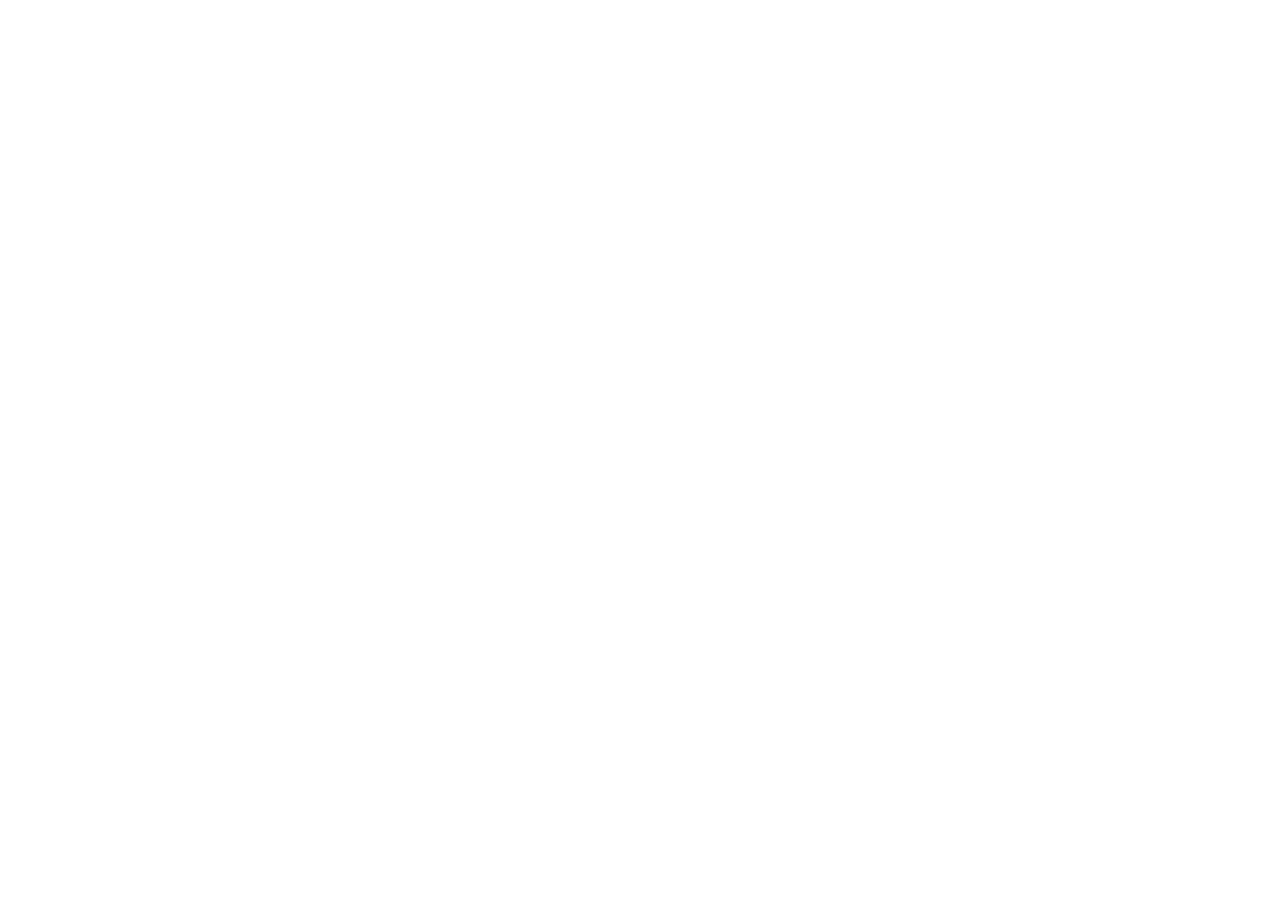
==== index.html @ 04718714 "first commit" ====
<!DOCTYPE html>
<html lang="en">
  <head>
    <meta charset="UTF-8" />
    <meta name="viewport" content="width=device-width, initial-scale=1.0" />
    <title>ticket station</title>
  </head>
  <body></body>
</html>
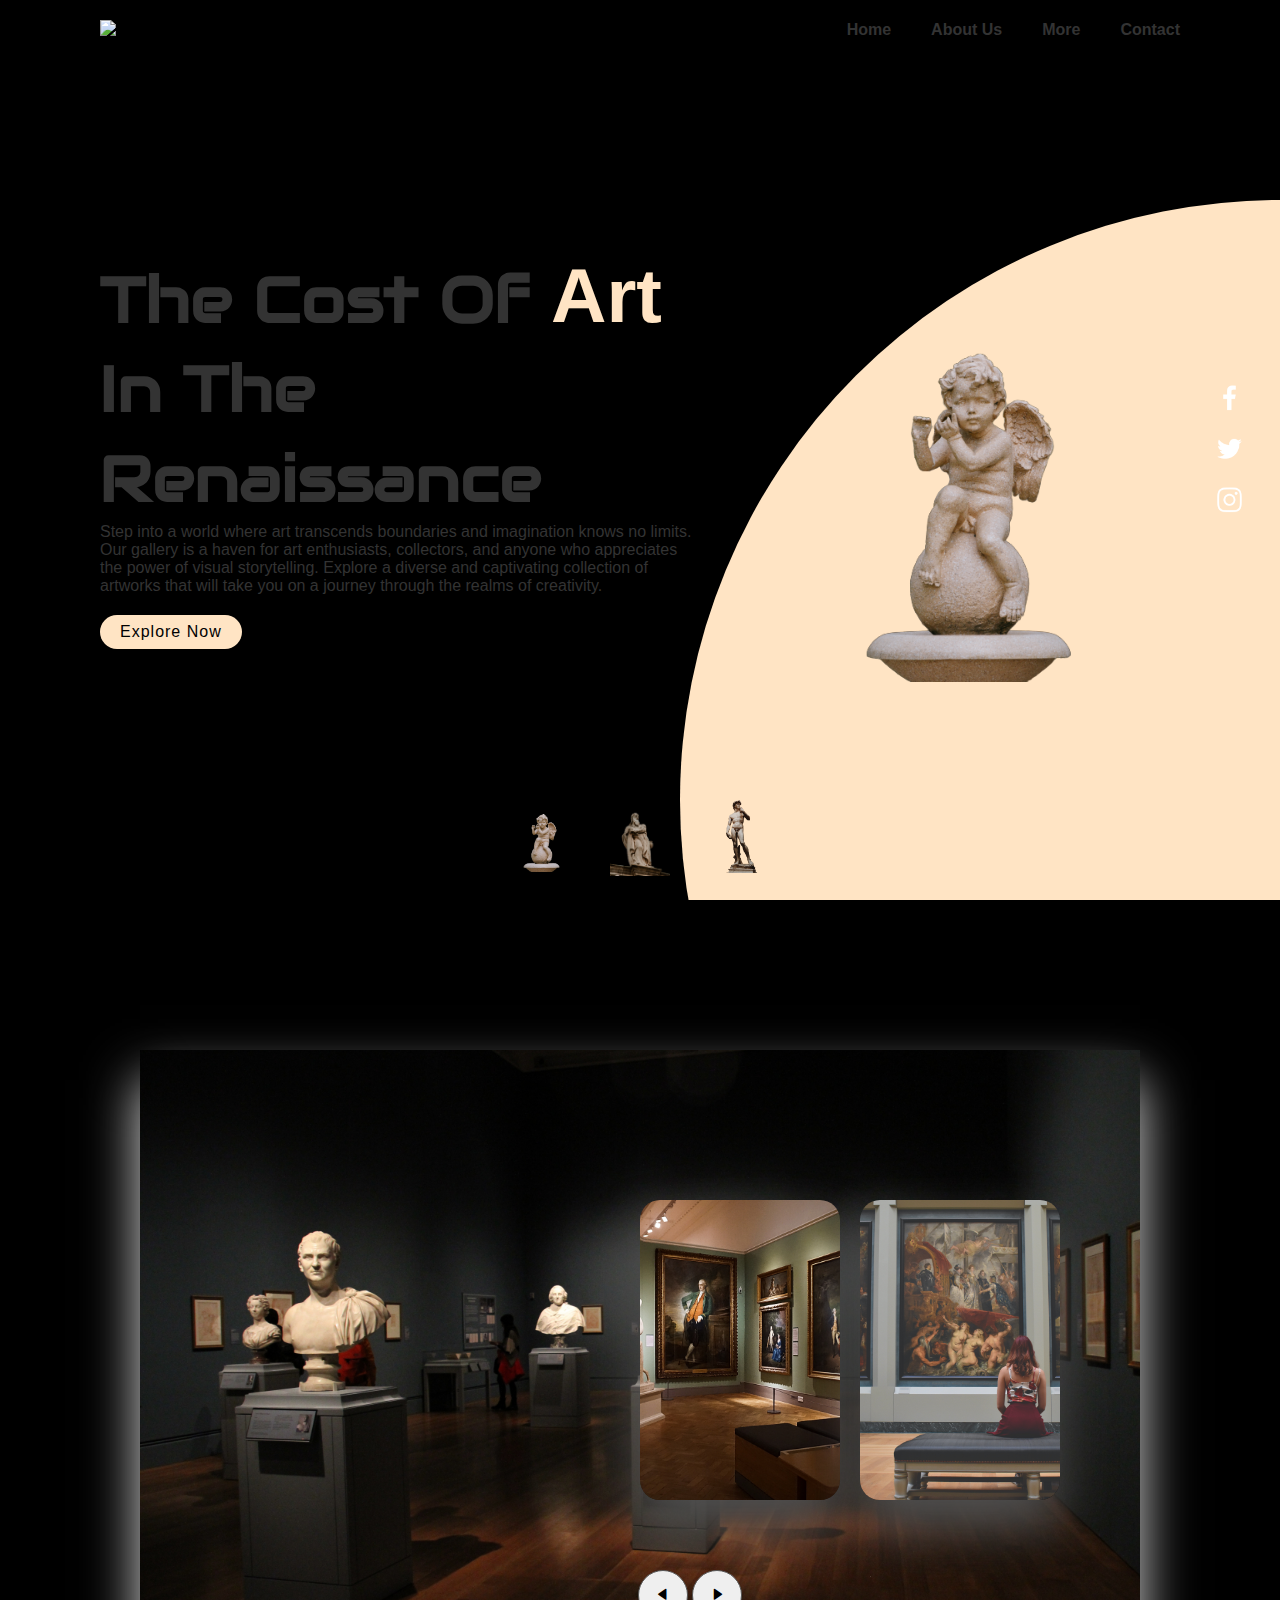
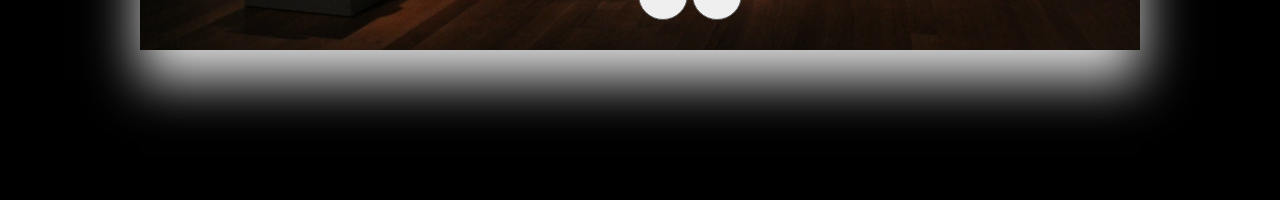
==== commit d5764dbf: "Add files via upload" ====
--- a/index.html
+++ b/index.html
@@ -1,9 +1,118 @@
-<!DOCTYPE html>
-<html lang="en">
-  <head>
-    <meta charset="UTF-8" />
-    <meta name="viewport" content="width=device-width, initial-scale=1.0" />
-    <title>ticket station</title>
-  </head>
-  <body></body>
-</html>
+<!DOCTYPE html>
+<html lang="en">
+<head>
+    <meta charset="UTF-8">
+    <meta name="viewport" content="width=device-width, initial-scale=1.0">
+    <title>Art Gallery</title>
+    <link rel="stylesheet" href="style.css">
+    <link href='https://unpkg.com/boxicons@2.1.4/css/boxicons.min.css' rel='stylesheet'>
+</head>
+<body>
+    <section>
+        <!--        Header-->
+        <div class="circle"></div>
+        <header>
+            <a href="#"><img src="https://th.bing.com/th/id/R.b746fec1ff58214ea7c6e5b9c426a965?rik=PFKgGuGxnHSPRQ&pid=ImgRaw&r=0" class="logo" /></a>
+            <div class="toggle" onclick="toggleMenu()"></div>
+            <ul class="navigation">
+                <li><a href="#">Home</a></li>
+                <li><a href="#">About Us</a></li>
+                <li><a href="#">More</a></li>
+                <li><a href="#">Contact</a></li>
+            </ul>
+        </header>
+    <!--        Header End-->
+    <!--        Hero Section-->
+        <div class="content">
+            <button onclick="topFunction()" id="myBtn" title="Click to go to the Top">Top</button>
+            <div class="textBox">
+                <h2>The Cost Of <span id="output">Art</span> In The Renaissance</h2>
+                <p>Step into a world where art transcends boundaries and imagination knows no limits.
+                     Our gallery is a haven for art enthusiasts, collectors,
+                      and anyone who appreciates the power of visual storytelling. 
+                    Explore a diverse and captivating collection of artworks that
+                     will take you on a journey through the realms of creativity.
+                </p>
+                <a href="#" id="learnmore">Explore Now</a>
+            </div>
+    
+            <div class="imgBox">
+                <img src="image/art1.png"
+                    alt="" class="starbucks">
+            </div>
+        </div>
+    
+        <ul class="thumbnails">
+            <li>
+                <img id="changeGreen" src="image/art1.png" onclick="imageSlider('image/art1.png');
+                            changeCircleColor('rgb(255, 228, 196)')
+                            changeSpanColor('rgb(255, 228, 196)')">
+            </li>
+            <li>
+                <img id="changePink1" src="image/art2.png" onclick="imageSlider('image/art2.png');
+                            changeCircleColor('rgb(114, 102, 88)')
+                            changeSpanColor('rgb(114, 102, 88)')">
+            </li>
+            <li>
+                <img id="changePink2" src="image/art3.png" onclick="imageSlider('image/art3.png');
+                            changeCircleColor('rgb(102, 101, 101)')
+                            changeSpanColor('rgb(102, 101, 101)')">
+            </li>
+        </ul>
+    
+        <ul class="social" id="social">
+            <li><a href="#" target="_blank"><img
+                        src="image/facebook.png"></a></li>
+            <li><a href="#" target="_blank"><img
+                        src="image/twitter.png"></a></li>
+            <li><a href="#" target="_blank"><img
+                        src="image/instagram.png"></a></li>
+        </ul>
+    </section>
+    <!--        Hero Section End-->
+    <!--        About Us-->
+    <section>
+    <div class="container">
+        <div id="slide">
+            <div class="item" style="background-image: url(image/gallery1.jpg);">
+                <div class="content2">
+                    <div class="name">Evoke Emotions</div>
+                    <div class="des">Art has the incredible ability to stir emotions,
+                         provoke thought, and inspire change.</div>
+                </div>
+            </div>
+            <div class="item" style="background-image: url(image/gallery2.jpg);">
+                <div class="content2">
+                    <div class="name">Discover the Unseen</div>
+                    <div class="des">Our artists, each a visionary in their own right, 
+                        bring their unique perspectives to life on canvas, paper, 
+                        and various media.</div>
+                </div>
+            </div>
+            <div class="item" style="background-image: url(image/gallery3.jpg);">
+                <div class="content2">
+                    <div class="name">Engage Your Senses</div>
+                    <div class="des">Art is more than just visual; it's an experience. 
+                        Immerse yourself in the world of art with our interactive 
+                        installations and multimedia exhibits. </div>
+                </div>
+            </div>
+            <div class="item" style="background-image: url(image/gallery4.jpg);">
+                <div class="content2">
+                    <div class="name">Visit Us Today</div>
+                    <div class="des"> Whether you're a seasoned art 
+                        aficionado or a newcomer to the art scene, 
+                        the Gallery of Creative Visionaries welcomes you with open arms.</div>
+                </div>
+            </div>
+        </div>
+        <div class="buttons">
+            <button id="prev"><i class='bx bxs-left-arrow bx-fade-left' ></i></button>
+            <button id="next"><i class='bx bxs-right-arrow bx-fade-right' ></i></button>
+        </div>
+    </div>
+</section>
+    <!--        About Us End-->
+    <script src="app.js"></script>
+</body>
+</html>--- a/style.css
+++ b/style.css
@@ -0,0 +1,518 @@
+@import url('https://fonts.googleapis.com/css?family=Audiowide');
+
+* {
+    margin: 0;
+    padding: 0;
+    box-sizing: border-box;
+    font-family: 'Poppins', sans-serif;
+}
+body
+{
+  overflow-x: hidden;
+}
+section {
+    position: relative;
+    width: 100%;
+    min-height: 100vh;
+    padding: 100px;
+    display: flex;
+    align-items: center;
+    justify-content: space-between;
+    background: #000000;
+}
+
+.span2{
+    color: #333;
+    font-weight: 300; 
+    font-size: 10px;
+    text-indent: 0.5px;
+}
+
+header {
+    position: absolute;
+    top: 0;
+    left: 0;
+    width: 100%;
+    padding: 20px 100px;
+    display: flex;
+    align-items: center;
+    justify-content: space-between;
+}
+
+header .logo {
+    position: relative;
+    max-width: 80px;
+}
+
+header ul {
+    position: relative;
+    display: flex;
+}
+
+header ul li {
+    list-style: none;
+}
+
+header ul li a {
+    display: inline-block;
+    color: #333;
+    font-weight: 600;
+    margin-left: 40px;
+    text-decoration: none;
+}
+h2 {
+    font-family:  "Audiowide", sans-serif;
+}
+.content {
+    position: relative;
+    width: 100%;
+    display: flex;
+    align-items: center;
+    justify-content: space-between;
+}
+
+.content .textBox {
+    position: relative;
+    max-width: 600px;
+}
+
+.content .textBox h2 {
+    color: #333;
+    font-size: 4em;
+    line-height: 1.4em;
+    font-weight: 500px;
+}
+
+.content .textBox h2 span {
+    color: bisque;
+    font-size: 1.2em;
+    font-weight: 900;
+}
+
+.content .textBox p {
+    color: #333;
+}
+
+.content .textBox a {
+    display: inline-block;
+    margin-top: 20px;
+    padding: 8px 20px;
+    background: bisque;
+    color: #000000;
+    border-radius: 40px;
+    letter-spacing: 1px;
+    font-weight: 500;
+    text-decoration: none;
+}
+
+.learnmore:hover {
+    background: #989898;
+    color: bisque;
+    border: 2px solid bisque;
+    transition-duration: 0.6s;
+}
+
+.content .imgBox {
+    width: 600px;
+    display: flex;
+    justify-content: flex-end;
+    padding-right: 50px;
+    margin-top: 50px;
+}
+
+.content .imgBox img {
+    max-width: 340px;
+}
+
+.thumbnails {
+    position: absolute;
+    left: 50%;
+    bottom: 20px;
+    transform: translate(-50%);
+    display: flex;
+}
+
+.thumbnails li {
+    list-style: none;
+    display: inline-block;
+    margin: 0 20px;
+    cursor: pointer;
+    transition: 0.5s;
+}
+
+.thumbnails li:hover {
+    transform: translateY(-15px)
+}
+
+.thumbnails li img {
+    max-width: 60px;
+}
+
+.social {
+    position: absolute;
+    top: 50%;
+    right: 30px;
+    transform: translateY(-50%);
+    display: flex;
+    flex-direction: column;
+    align-items: center;
+    justify-content: center;
+}
+
+.social li {
+    list-style: none;
+}
+
+.social li a {
+    display: inline-block;
+    margin: 5px 0;
+    transform: scale(0.6);
+    filter: invert(1);
+}
+
+.circle {
+    position: absolute;
+    top: 0;
+    left: 0;
+    width: 100%;
+    height: 100%;
+    background: bisque;
+    clip-path: circle(600px at right 800px);
+}
+
+@media (max-width: 991px) {
+    header {
+        padding: 20px;
+    }
+
+    header .logo {
+        max-width: 60px;
+    }
+
+    header ul {
+        display: none;
+    }
+
+    .toggle {
+        position: relative;
+        width: 30px;
+        height: 30px;
+        cursor: pointer;
+        background: url('image/art2.png');
+        background-size: 30px;
+        background-position: center;
+        background-repeat: no-repeat;
+        filter: invert(1);
+        z-index: 11;
+    }
+
+    .toggle.active {
+        position: fixed;
+        right: 20px;
+        background: url('image/art1.png');
+        background-size: 25px;
+        background-position: center;
+        background-repeat: no-repeat;
+    }
+
+    header ul.navigation.active {
+        position: fixed;
+        top: 0;
+        left: 0;
+        width: 100%;
+        height: 100%;
+        display: flex;
+        flex-direction: column;
+        align-items: center;
+        justify-content: center;
+        background: #fff;
+        z-index: 10;
+    }
+
+    header ul li a {
+        font-size: 1.5em;
+        margin: 5px 0;
+    }
+
+    section {
+        padding: 20px 20px 120px;
+    }
+
+    .content {
+        flex-direction: column;
+        margin-top: 100px;
+    }
+
+    .content .textBox {
+        max-width: 100%;
+    }
+
+    .content .textBox h2 {
+        font-size: 2.5em;
+        margin-bottom: 15px;
+    }
+
+    .content .imgBox {
+        max-width: 100%;
+        justify-content: center;
+    }
+
+    .content .imgBox img {
+        max-width: 300px;
+    }
+
+    .thumbnails li img {
+        max-width: 40px;
+    }
+
+    .social {
+        background: rgb(255, 228, 196);
+        right: 0;
+        width: 50px;
+        border-top-left-radius: 5px;
+        border-bottom-left-radius: 5px;
+    }
+
+    .circle {
+        clip-path: circle(400px at center bottom);
+    }
+}
+
+/* The sticky class is added to the header with JS when it reaches its scroll position */
+.sticky {
+  position: fixed;
+  top: 0;
+  width: 100%
+}
+
+/* Add some top padding to the page content to prevent sudden quick movement (as the header gets a new position at the top of the page (position:fixed and top:0) */
+.sticky + .content {
+  padding-top: 100px;
+}
+.myclass { opacity: 0; position: absolute; }
+#myBtn {
+  display: none;
+  position: fixed;
+  bottom: 20px;
+  right: 20px;
+  z-index: 99;
+  font-size: 18px;
+  border: none;
+  outline: none;
+  background-color: rgb(160, 134, 103);
+  color: white;
+  cursor: pointer;
+  padding: 15px;
+  border-radius: 4px;
+}
+
+#myBtn:hover {
+  background-color: rgb(252, 212, 163);
+  transition-duration: 1s;
+}
+.menu{
+    background-color: black;
+}
+
+.container{
+    position: absolute;
+    left: 50%;
+    top: 50%;
+    transform: translate(-50%,-50%);
+    width: 1000px;
+    height: 600px;
+    padding: 50px;
+    background-color: #f5f5f5;
+    box-shadow: 0 30px 50px #dbdbdb;
+}
+#slide{
+    width:max-content;
+    margin-top: 60px;
+}
+.item{
+    width: 200px;
+    height: 300px;
+    background-position: 50% 50%;
+    display: inline-block;
+    transition: 0.5s;
+    background-size: cover;
+    position: absolute;
+    z-index: 1;
+    top:50%;
+    transform: translate(0,-50%);
+    border-radius: 20px;
+    box-shadow:  0 30px 50px #505050;
+}
+.item:nth-child(1),
+.item:nth-child(2){
+    left:0;
+    top:0;
+    transform: translate(0,0);
+    border-radius: 0;
+    width: 100%;
+    height: 100%;
+    box-shadow: none;
+}
+.item:nth-child(3){
+    left: 50%;
+}
+.item:nth-child(4){
+    left: calc(50% + 220px);
+}
+.item:nth-child(5){
+    left: calc(50% + 440px);
+}
+.item:nth-child(n+6){
+    left: calc(50% + 660px);
+    opacity: 0;
+}
+.item .content2{
+    position: absolute;
+    top: 50%;
+    left: 100px;
+    width: 300px;
+    text-align: left;
+    padding: 0;
+    color:#eee;
+    transform: translate(0,-50%);
+    display: none;
+    font-family: system-ui;
+}
+.item:nth-child(2) .content2{
+    display: block;
+    z-index: 11111;
+}
+.item .name{
+    font-size: 40px;
+    font-weight: bold;
+    opacity: 0;
+    animation:showcontent 1s ease-in-out 1 forwards
+}
+.item .des{
+    margin: 20px 0;
+    opacity: 0;
+    animation:showcontent 1s ease-in-out 0.3s 1 forwards
+}
+.item button{
+    padding: 10px 20px;
+    border:none;
+    opacity: 0;
+    animation:showcontent 1s ease-in-out 0.6s 1 forwards
+}
+@keyframes showcontent{
+    from{
+        opacity: 0;
+        transform: translate(0,100px);
+        filter: blur(33px);
+    }to{
+        opacity: 1;
+        transform: translate(0,0);
+        filter: blur(0);
+    }
+}
+.buttons{
+    position: absolute;
+    bottom: 30px;
+    z-index: 222222;
+    text-align: center;
+    width: 100%;
+}
+.buttons button{
+    width: 50px;
+    height: 50px;
+    border-radius: 50%;
+    border: 1px solid #555;
+    transition: 0.5s;
+}.buttons button:hover{
+    background-color: rgb(252, 212, 163);
+}
+
+@media only screen and (min-width: 320px) and (max-width: 767px) {
+    .container {
+        width: 320px;
+    }
+    .item {
+        width: 50px;
+        height: 100px;
+        border-radius: 10px;
+    }
+    .item:nth-child(3) {
+        left: 60%;
+    }
+    .item:nth-child(4) {
+        left: calc(60% + 90px);
+    }
+    .item:nth-child(5) {
+        left: calc(60% + 180px);
+    }
+    .item:nth-child(n+6) {
+        left: calc(60% + 270px);
+    }
+    .item .content2{
+        width: 100px;
+        transform: translate(-50%, -50%);
+    }
+    .item .name{
+        font-size: 20px;
+    }
+    .item .des {
+        font-size: 12px;
+        margin: 10px 0;
+    }
+    .item button{
+        padding: 5px 10px;
+        font-size: 8px;
+    }
+    .buttons button {
+        width: 30px;
+        height: 30px;
+    }
+}
+
+@media only screen and (min-width: 768px) and (max-width: 1023px) {
+    .container {
+        width: 720px;
+    }
+    .item {
+        width: 150px;
+        height: 200px;
+        border-radius: 10px;
+    }
+    .item:nth-child(3) {
+        left: 50%;
+    }
+    .item:nth-child(4) {
+        left: calc(50% + 160px);
+    }
+    .item:nth-child(5) {
+        left: calc(50% + 320px);
+    }
+    .item:nth-child(n+6) {
+        left: calc(50% + 480px);
+    }
+    .item .content2{
+        width: 200px;
+        transform: translate(0%, -50%);
+    }
+    .item .name{
+        font-size: 30px;
+    }
+    .item .des {
+        font-size: 12px;
+        margin: 10px 0;
+    }
+    .item button{
+        padding: 5px 10px;
+        font-size: 8px;
+    }
+    .buttons button {
+        width: 40px;
+        height: 40px;
+    }
+}
+
+@media only screen and (min-width: 1024px) and (max-width: 1140px) {
+    .container1 {
+        width: 1000px;
+    }
+}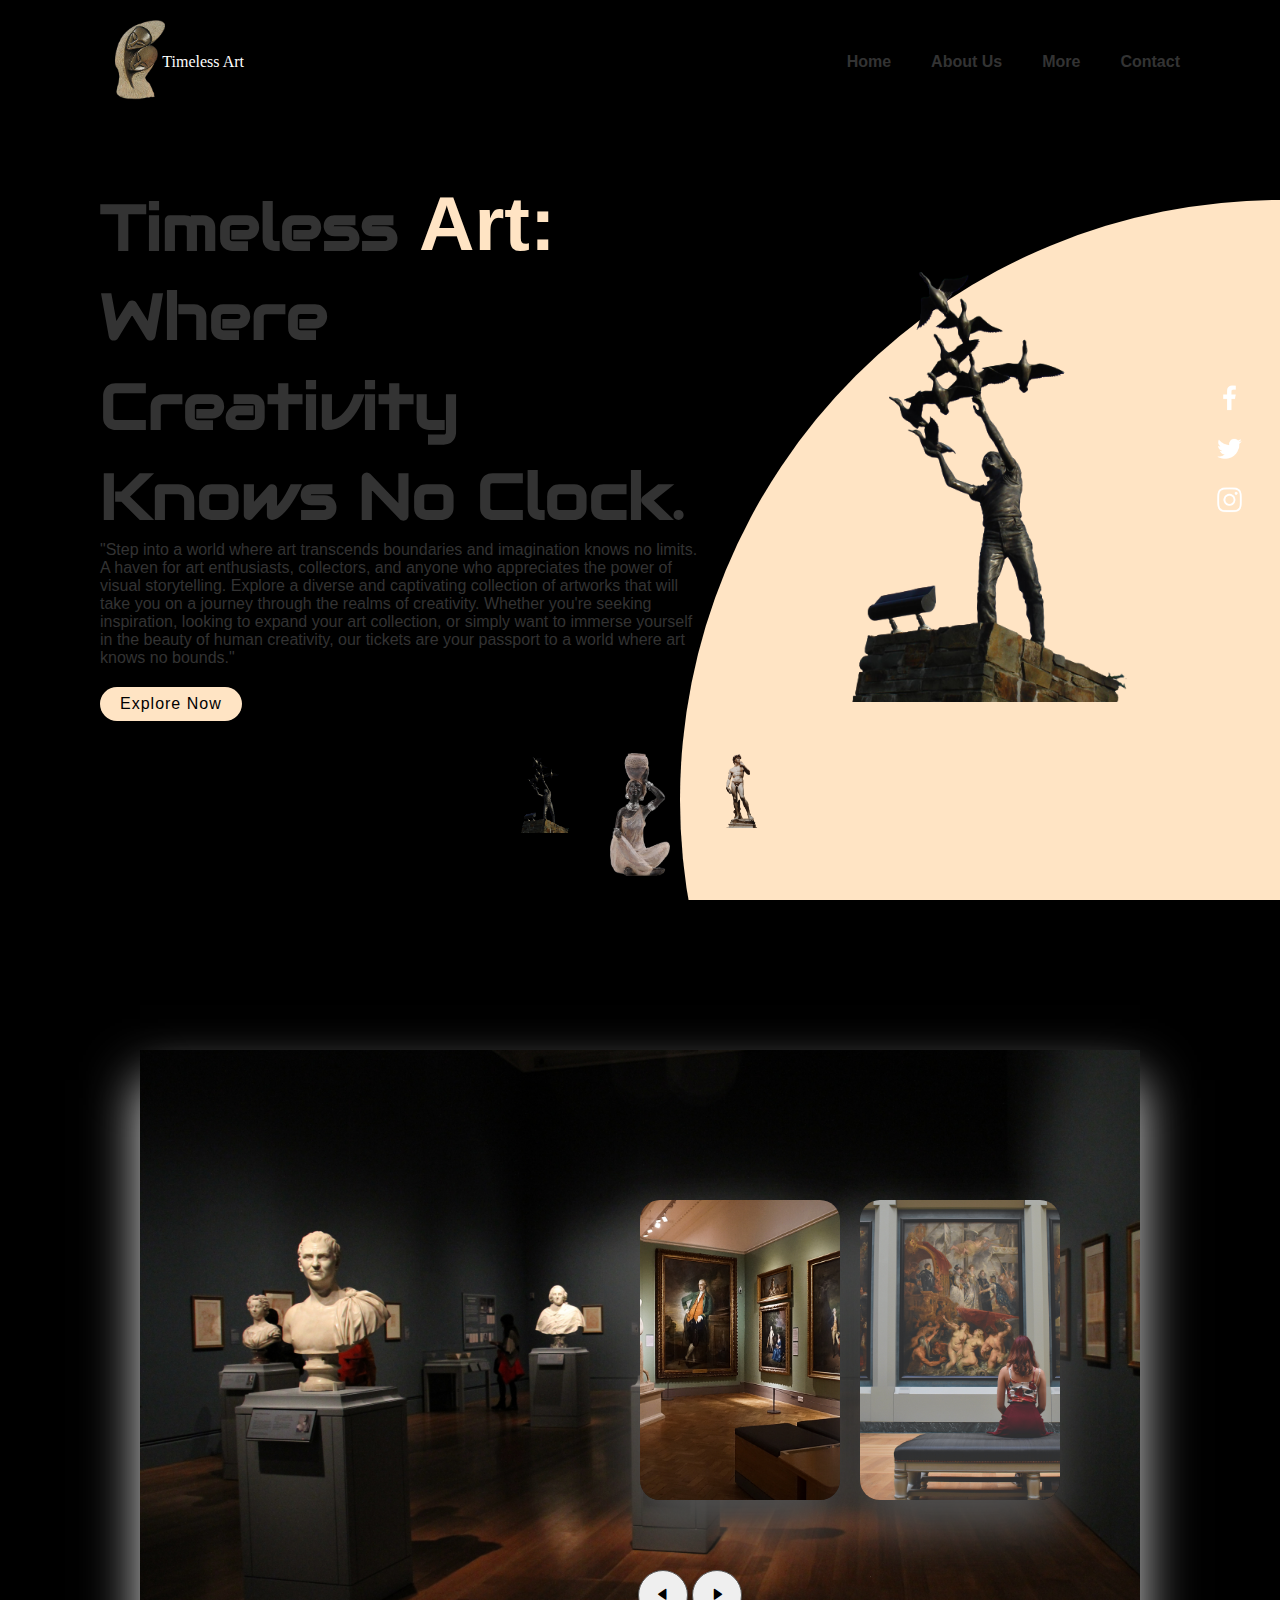
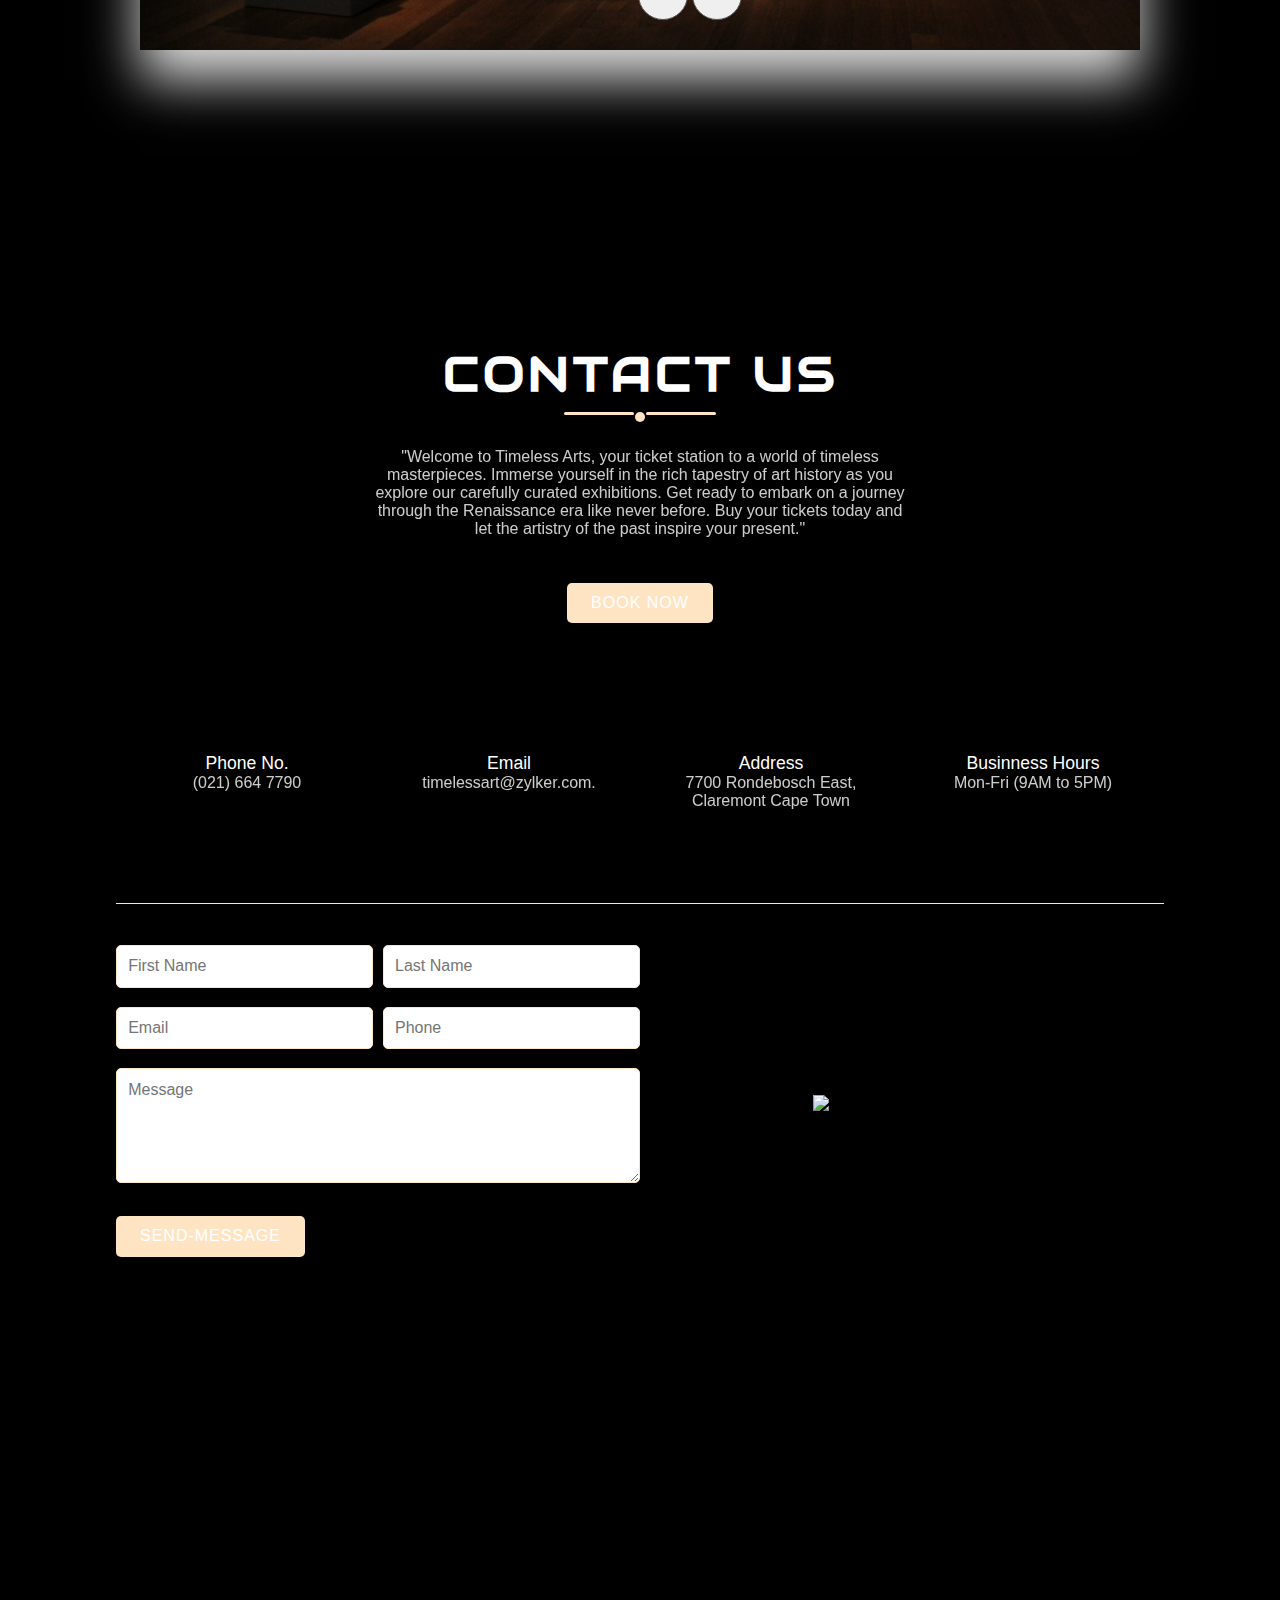
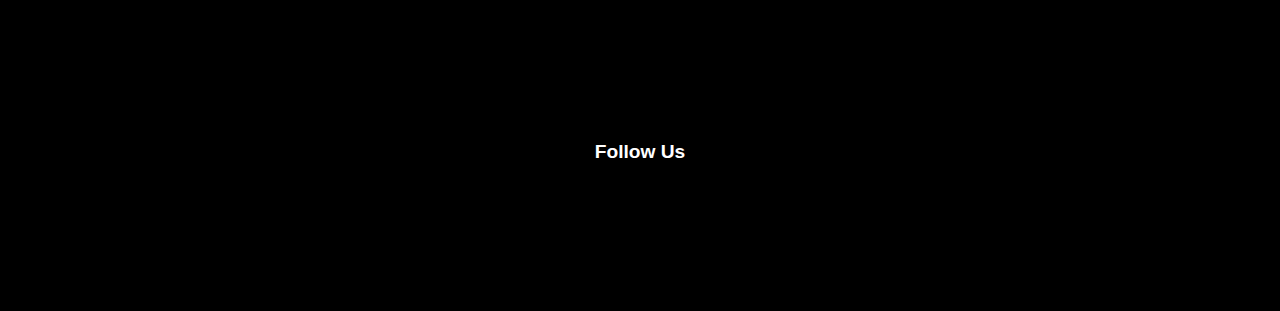
==== commit 6e2c3178: "merged codes" ====
--- a/index.html
+++ b/index.html
@@ -1,118 +1,286 @@
 <!DOCTYPE html>
 <html lang="en">
-<head>
-    <meta charset="UTF-8">
-    <meta name="viewport" content="width=device-width, initial-scale=1.0">
+  <head>
+    <meta charset="UTF-8" />
+    <meta name="viewport" content="width=device-width, initial-scale=1.0" />
     <title>Art Gallery</title>
-    <link rel="stylesheet" href="style.css">
-    <link href='https://unpkg.com/boxicons@2.1.4/css/boxicons.min.css' rel='stylesheet'>
-</head>
-<body>
+    <link rel="stylesheet" href="style.css" />
+    <link
+      href="https://unpkg.com/boxicons@2.1.4/css/boxicons.min.css"
+      rel="stylesheet"
+    />
+    <link rel="preconnect" href="https://fonts.googleapis.com" />
+    <link rel="preconnect" href="https://fonts.gstatic.com" crossorigin />
+    <link
+      href="https://fonts.googleapis.com/css2?family=Crimson+Text&display=swap"
+      rel="stylesheet"
+    />
+    <script
+      src="https://kit.fontawesome.com/726b643308.js"
+      crossorigin="anonymous"
+    ></script>
+  </head>
+  <body>
     <section>
-        <!--        Header-->
-        <div class="circle"></div>
-        <header>
-            <a href="#"><img src="https://th.bing.com/th/id/R.b746fec1ff58214ea7c6e5b9c426a965?rik=PFKgGuGxnHSPRQ&pid=ImgRaw&r=0" class="logo" /></a>
-            <div class="toggle" onclick="toggleMenu()"></div>
-            <ul class="navigation">
-                <li><a href="#">Home</a></li>
-                <li><a href="#">About Us</a></li>
-                <li><a href="#">More</a></li>
-                <li><a href="#">Contact</a></li>
-            </ul>
-        </header>
-    <!--        Header End-->
-    <!--        Hero Section-->
-        <div class="content">
-            <button onclick="topFunction()" id="myBtn" title="Click to go to the Top">Top</button>
-            <div class="textBox">
-                <h2>The Cost Of <span id="output">Art</span> In The Renaissance</h2>
-                <p>Step into a world where art transcends boundaries and imagination knows no limits.
-                     Our gallery is a haven for art enthusiasts, collectors,
-                      and anyone who appreciates the power of visual storytelling. 
-                    Explore a diverse and captivating collection of artworks that
-                     will take you on a journey through the realms of creativity.
-                </p>
-                <a href="#" id="learnmore">Explore Now</a>
-            </div>
-    
-            <div class="imgBox">
-                <img src="image/art1.png"
-                    alt="" class="starbucks">
-            </div>
-        </div>
-    
-        <ul class="thumbnails">
-            <li>
-                <img id="changeGreen" src="image/art1.png" onclick="imageSlider('image/art1.png');
+      <!--        Header-->
+      <div class="circle"></div>
+      <header>
+        <a href="#"
+          ><img src="images/abs-l-gs02-removebg-preview.png" class="logo"
+        /></a>
+        <p
+          class="company_name"
+          style="color: #fff; margin-left: -299px; font-family: cursive"
+        >
+          Timeless Art
+        </p>
+        <div class="toggle" onclick="toggleMenu()"></div>
+        <ul class="navigation">
+          <li><a href="#">Home</a></li>
+          <li><a href="#">About Us</a></li>
+          <li><a href="#">More</a></li>
+          <li><a href="#">Contact</a></li>
+        </ul>
+      </header>
+      <!--        Header End-->
+      <!--        Hero Section-->
+      <div class="content">
+        <button
+          onclick="topFunction()"
+          id="myBtn"
+          title="Click to go to the Top"
+        >
+          Top
+        </button>
+        <div class="textBox">
+          <h2>
+            Timeless <span id="output">Art:</span> Where Creativity Knows No
+            Clock.
+          </h2>
+          <p>
+            "Step into a world where art transcends boundaries and imagination
+            knows no limits. A haven for art enthusiasts, collectors, and anyone
+            who appreciates the power of visual storytelling. Explore a diverse
+            and captivating collection of artworks that will take you on a
+            journey through the realms of creativity. Whether you're seeking
+            inspiration, looking to expand your art collection, or simply want
+            to immerse yourself in the beauty of human creativity, our tickets
+            are your passport to a world where art knows no bounds."
+          </p>
+          <a href="#" id="learnmore">Explore Now</a>
+        </div>
+
+        <div class="imgBox">
+          <img
+            src="images/411812_439920432696812_1146955824_o-removebg-preview (1).png"
+            alt=""
+            class="starbucks"
+          />
+        </div>
+      </div>
+
+      <ul class="thumbnails">
+        <li>
+          <img
+            id="changeGreen"
+            src="images/411812_439920432696812_1146955824_o-removebg-preview (1).png"
+            onclick="imageSlider('images/411812_439920432696812_1146955824_o-removebg-preview (1).png');
                             changeCircleColor('rgb(255, 228, 196)')
-                            changeSpanColor('rgb(255, 228, 196)')">
-            </li>
-            <li>
-                <img id="changePink1" src="image/art2.png" onclick="imageSlider('image/art2.png');
+                            changeSpanColor('rgb(255, 228, 196)')"
+          />
+        </li>
+        <li>
+          <img
+            id="changePink1"
+            src="images/71d5n19XXdS._AC_UF1000_1000_QL80_-removebg-preview.png"
+            onclick="imageSlider('images/71d5n19XXdS._AC_UF1000_1000_QL80_-removebg-preview.png');
                             changeCircleColor('rgb(114, 102, 88)')
-                            changeSpanColor('rgb(114, 102, 88)')">
-            </li>
-            <li>
-                <img id="changePink2" src="image/art3.png" onclick="imageSlider('image/art3.png');
+                            changeSpanColor('rgb(114, 102, 88)')"
+          />
+        </li>
+        <li>
+          <img
+            id="changePink2"
+            src="image/art3.png"
+            onclick="imageSlider('image/art3.png');
                             changeCircleColor('rgb(102, 101, 101)')
-                            changeSpanColor('rgb(102, 101, 101)')">
-            </li>
-        </ul>
-    
-        <ul class="social" id="social">
-            <li><a href="#" target="_blank"><img
-                        src="image/facebook.png"></a></li>
-            <li><a href="#" target="_blank"><img
-                        src="image/twitter.png"></a></li>
-            <li><a href="#" target="_blank"><img
-                        src="image/instagram.png"></a></li>
-        </ul>
+                            changeSpanColor('rgb(102, 101, 101)')"
+          />
+        </li>
+      </ul>
+
+      <ul class="social" id="social">
+        <li>
+          <a href="#" target="_blank"><img src="image/facebook.png" /></a>
+        </li>
+        <li>
+          <a href="#" target="_blank"><img src="image/twitter.png" /></a>
+        </li>
+        <li>
+          <a href="#" target="_blank"><img src="image/instagram.png" /></a>
+        </li>
+      </ul>
     </section>
     <!--        Hero Section End-->
     <!--        About Us-->
     <section>
-    <div class="container">
+      <div class="container">
         <div id="slide">
-            <div class="item" style="background-image: url(image/gallery1.jpg);">
-                <div class="content2">
-                    <div class="name">Evoke Emotions</div>
-                    <div class="des">Art has the incredible ability to stir emotions,
-                         provoke thought, and inspire change.</div>
-                </div>
-            </div>
-            <div class="item" style="background-image: url(image/gallery2.jpg);">
-                <div class="content2">
-                    <div class="name">Discover the Unseen</div>
-                    <div class="des">Our artists, each a visionary in their own right, 
-                        bring their unique perspectives to life on canvas, paper, 
-                        and various media.</div>
-                </div>
-            </div>
-            <div class="item" style="background-image: url(image/gallery3.jpg);">
-                <div class="content2">
-                    <div class="name">Engage Your Senses</div>
-                    <div class="des">Art is more than just visual; it's an experience. 
-                        Immerse yourself in the world of art with our interactive 
-                        installations and multimedia exhibits. </div>
-                </div>
-            </div>
-            <div class="item" style="background-image: url(image/gallery4.jpg);">
-                <div class="content2">
-                    <div class="name">Visit Us Today</div>
-                    <div class="des"> Whether you're a seasoned art 
-                        aficionado or a newcomer to the art scene, 
-                        the Gallery of Creative Visionaries welcomes you with open arms.</div>
-                </div>
-            </div>
+          <div class="item" style="background-image: url(image/gallery1.jpg)">
+            <div class="content2">
+              <div class="name">Visit Us Today</div>
+              <div class="des">
+                Whether you're a seasoned art aficionado or a newcomer to the
+                art scene, Timeless Art welcomes you with open arms.
+              </div>
+            </div>
+          </div>
+          <div class="item" style="background-image: url(image/gallery2.jpg)">
+            <div class="content2">
+              <div class="name">Timeless Art</div>
+              <div class="des">
+                At 'Timeless Art,' our passion for the world of art knows no
+                bounds. We are more than just a ticket provider; we are the
+                gateway to a realm where creativity and imagination converge,
+                where the past and present unite through the power of visual
+                storytelling.
+              </div>
+            </div>
+          </div>
+          <div class="item" style="background-image: url(image/gallery3.jpg)">
+            <div class="content2">
+              <div class="name">Discover the Unseen</div>
+              <div class="des">
+                Our journey began with a simple idea: to make the world of art
+                accessible to everyone, regardless of their background or
+                expertise. We recognized the universal appeal of art, its
+                ability to inspire, provoke thought, and evoke emotions. With
+                this vision in mind, we set out to curate an unparalleled
+                collection of art gallery experiences, carefully selecting the
+                most captivating and diverse exhibitions in South Africa.
+              </div>
+            </div>
+          </div>
+          <div class="item" style="background-image: url(image/gallery4.jpg)">
+            <div class="content2">
+              <div class="name">Engage Your Senses</div>
+              <div class="des">
+                Art is more than just visual; it's an experience. Immerse
+                yourself in the world of art with our interactive installations
+                and multimedia exhibits.
+              </div>
+            </div>
+          </div>
         </div>
         <div class="buttons">
-            <button id="prev"><i class='bx bxs-left-arrow bx-fade-left' ></i></button>
-            <button id="next"><i class='bx bxs-right-arrow bx-fade-right' ></i></button>
-        </div>
-    </div>
-</section>
+          <button id="prev">
+            <i class="bx bxs-left-arrow bx-fade-left"></i>
+          </button>
+          <button id="next">
+            <i class="bx bxs-right-arrow bx-fade-right"></i>
+          </button>
+        </div>
+      </div>
+    </section>
     <!--        About Us End-->
+
+    <!--contact section-->
+    <section class="contact" id="contact">
+      <div class="contact-bg">
+        <h2>Contact Us</h2>
+        <div class="line">
+          <div></div>
+          <div></div>
+          <div></div>
+        </div>
+        <p class="text">
+          "Welcome to Timeless Arts, your ticket station to a world of timeless
+          masterpieces. Immerse yourself in the rich tapestry of art history as
+          you explore our carefully curated exhibitions. Get ready to embark on
+          a journey through the Renaissance era like never before. Buy your
+          tickets today and let the artistry of the past inspire your present."
+        </p>
+        <input type="submit" class="send-btn" value="book now" />
+      </div>
+      <div class="contact-body">
+        <div class="contact-info">
+          <div>
+            <span><i class="fas fa-mobile-alt"></i></span>
+            <span>Phone No.</span>
+            <span class="text">(021) 664 7790</span>
+          </div>
+          <div>
+            <span><i class="fas fa-envelope-open"></i></span>
+            <span>Email</span>
+            <span class="text">timelessart@zylker.com.</span>
+          </div>
+          <div>
+            <span><i class="fas fa-map-marker-alt"></i></span>
+            <span>Address</span>
+            <span class="text">7700 Rondebosch East, Claremont Cape Town</span>
+          </div>
+          <div>
+            <span><i class="fas fa-clock"></i></span>
+            <span>Businness Hours</span>
+            <span class="text">Mon-Fri (9AM to 5PM)</span>
+          </div>
+        </div>
+        <div class="contact-form">
+          <form action="">
+            <div>
+              <input
+                type="text"
+                class="form-control"
+                placeholder="First Name"
+              />
+              <input type="text" class="form-control" placeholder="Last Name" />
+              <input type="email" class="form-control" placeholder="Email" />
+              <input type="text" class="form-control" placeholder="Phone" />
+            </div>
+            <textarea
+              rows="5"
+              placeholder="Message"
+              class="form-control"
+            ></textarea>
+            <input type="submit" class="send-btn" value="send-message" />
+          </form>
+          <div class="modal">
+            <div class="modal-content">
+              <span class="close-button">&times;</span>
+              <p>Form submitted successfully!</p>
+              <button class="custom-ok-button">OK</button>
+            </div>
+          </div>
+
+          <div>
+            <img
+              src="images/blowing-horn-removebg-preview.png"
+              alt="sculpture-blowing-horn"
+            />
+          </div>
+        </div>
+      </div>
+      <div class="map">
+        <iframe
+          src="https://www.google.com/maps/embed?pb=!1m18!1m12!1m3!1d26466.685585145893!2d18.450782416386893!3d-33.983910148023874!2m3!1f0!2f0!3f0!3m2!1i1024!2i768!4f13.1!3m3!1m2!1s0x1dcc42c52081a7cb%3A0x79fbdc90a0e82eac!2sClaremont%2C%20Cape%20Town%2C%207708!5e0!3m2!1sen!2sza!4v1694165614267!5m2!1sen!2sza"
+          width="100%"
+          height="400px"
+          style="border: 0"
+          allowfullscreen=""
+          loading="lazy"
+          referrerpolicy="no-referrer-when-downgrade"
+        ></iframe>
+      </div>
+      <div class="contact-footer">
+        <h3>Follow Us</h3>
+        <div class="social-links">
+          <a href="#" class="fab fa-facebook-f"> </a>
+          <a href="#" class="fab fa-twitter"> </a>
+          <a href="#" class="fab fa-instagram"> </a>
+        </div>
+      </div>
+    </section>
+    <script src="script.js"></script>
     <script src="app.js"></script>
-</body>
-</html>+  </body>
+</html>
--- a/style.css
+++ b/style.css
@@ -1,295 +1,297 @@
-@import url('https://fonts.googleapis.com/css?family=Audiowide');
+@import url("https://fonts.googleapis.com/css?family=Audiowide");
 
 * {
-    margin: 0;
-    padding: 0;
-    box-sizing: border-box;
-    font-family: 'Poppins', sans-serif;
-}
-body
-{
+  margin: 0;
+  padding: 0;
+  box-sizing: border-box;
+  font-family: "Poppins", sans-serif;
+}
+body {
   overflow-x: hidden;
 }
 section {
+  position: relative;
+  width: 100%;
+  min-height: 100vh;
+  padding: 100px;
+  display: flex;
+  align-items: center;
+  justify-content: space-between;
+  background: #000000;
+}
+
+.span2 {
+  color: #333;
+  font-weight: 300;
+  font-size: 10px;
+  text-indent: 0.5px;
+}
+
+header {
+  position: absolute;
+  top: 0;
+  left: 0;
+  width: 100%;
+  padding: 20px 100px;
+  display: flex;
+  align-items: center;
+  justify-content: space-between;
+}
+
+header .logo {
+  position: relative;
+  max-width: 80px;
+}
+
+header ul {
+  position: relative;
+  display: flex;
+}
+
+header ul li {
+  list-style: none;
+}
+
+header ul li a {
+  display: inline-block;
+  color: #333;
+  font-weight: 600;
+  margin-left: 40px;
+  text-decoration: none;
+}
+h2 {
+  font-family: "Audiowide", sans-serif;
+}
+.content {
+  position: relative;
+  width: 100%;
+  display: flex;
+  align-items: center;
+  justify-content: space-between;
+}
+
+.content .textBox {
+  position: relative;
+  max-width: 600px;
+}
+
+.content .textBox h2 {
+  color: #333;
+  font-size: 4em;
+  line-height: 1.4em;
+  font-weight: 500px;
+}
+
+.content .textBox h2 span {
+  color: bisque;
+  font-size: 1.2em;
+  font-weight: 900;
+}
+
+.content .textBox p {
+  color: #333;
+}
+
+.content .textBox a {
+  display: inline-block;
+  margin-top: 20px;
+  padding: 8px 20px;
+  background: bisque;
+  color: #000000;
+  border-radius: 40px;
+  letter-spacing: 1px;
+  font-weight: 500;
+  text-decoration: none;
+}
+
+.learnmore:hover {
+  background: #989898;
+  color: bisque;
+  border: 2px solid bisque;
+  transition-duration: 0.6s;
+}
+
+.content .imgBox {
+  width: 600px;
+  display: flex;
+  justify-content: flex-end;
+  padding-right: 50px;
+  margin-top: 50px;
+}
+
+.content .imgBox img {
+  max-width: 340px;
+}
+
+.thumbnails {
+  position: absolute;
+  left: 50%;
+  bottom: 20px;
+  transform: translate(-50%);
+  display: flex;
+}
+
+.thumbnails li {
+  list-style: none;
+  display: inline-block;
+  margin: 0 20px;
+  cursor: pointer;
+  transition: 0.5s;
+}
+
+.thumbnails li:hover {
+  transform: translateY(-15px);
+}
+
+.thumbnails li img {
+  max-width: 60px;
+}
+
+.social {
+  position: absolute;
+  top: 50%;
+  right: 30px;
+  transform: translateY(-50%);
+  display: flex;
+  flex-direction: column;
+  align-items: center;
+  justify-content: center;
+}
+
+.social li {
+  list-style: none;
+}
+
+.social li a {
+  display: inline-block;
+  margin: 5px 0;
+  transform: scale(0.6);
+  filter: invert(1);
+}
+
+.circle {
+  position: absolute;
+  top: 0;
+  left: 0;
+  width: 100%;
+  height: 100%;
+  background: bisque;
+  clip-path: circle(600px at right 800px);
+}
+
+@media (max-width: 991px) {
+  header {
+    padding: 20px;
+  }
+
+  header .logo {
+    max-width: 60px;
+  }
+
+  header ul {
+    display: none;
+  }
+
+  .toggle {
     position: relative;
-    width: 100%;
-    min-height: 100vh;
-    padding: 100px;
-    display: flex;
-    align-items: center;
-    justify-content: space-between;
-    background: #000000;
-}
-
-.span2{
-    color: #333;
-    font-weight: 300; 
-    font-size: 10px;
-    text-indent: 0.5px;
-}
-
-header {
-    position: absolute;
+    width: 30px;
+    height: 30px;
+    cursor: pointer;
+    background: url("image/art2.png");
+    background-size: 30px;
+    background-position: center;
+    background-repeat: no-repeat;
+    filter: invert(1);
+    z-index: 11;
+  }
+
+  .toggle.active {
+    position: fixed;
+    right: 20px;
+    background: url("image/art1.png");
+    background-size: 25px;
+    background-position: center;
+    background-repeat: no-repeat;
+  }
+
+  header ul.navigation.active {
+    position: fixed;
     top: 0;
     left: 0;
     width: 100%;
-    padding: 20px 100px;
-    display: flex;
-    align-items: center;
-    justify-content: space-between;
-}
-
-header .logo {
-    position: relative;
-    max-width: 80px;
-}
-
-header ul {
-    position: relative;
-    display: flex;
-}
-
-header ul li {
-    list-style: none;
-}
-
-header ul li a {
-    display: inline-block;
-    color: #333;
-    font-weight: 600;
-    margin-left: 40px;
-    text-decoration: none;
-}
-h2 {
-    font-family:  "Audiowide", sans-serif;
-}
-.content {
-    position: relative;
-    width: 100%;
-    display: flex;
-    align-items: center;
-    justify-content: space-between;
-}
-
-.content .textBox {
-    position: relative;
-    max-width: 600px;
-}
-
-.content .textBox h2 {
-    color: #333;
-    font-size: 4em;
-    line-height: 1.4em;
-    font-weight: 500px;
-}
-
-.content .textBox h2 span {
-    color: bisque;
-    font-size: 1.2em;
-    font-weight: 900;
-}
-
-.content .textBox p {
-    color: #333;
-}
-
-.content .textBox a {
-    display: inline-block;
-    margin-top: 20px;
-    padding: 8px 20px;
-    background: bisque;
-    color: #000000;
-    border-radius: 40px;
-    letter-spacing: 1px;
-    font-weight: 500;
-    text-decoration: none;
-}
-
-.learnmore:hover {
-    background: #989898;
-    color: bisque;
-    border: 2px solid bisque;
-    transition-duration: 0.6s;
-}
-
-.content .imgBox {
-    width: 600px;
-    display: flex;
-    justify-content: flex-end;
-    padding-right: 50px;
-    margin-top: 50px;
-}
-
-.content .imgBox img {
-    max-width: 340px;
-}
-
-.thumbnails {
-    position: absolute;
-    left: 50%;
-    bottom: 20px;
-    transform: translate(-50%);
-    display: flex;
-}
-
-.thumbnails li {
-    list-style: none;
-    display: inline-block;
-    margin: 0 20px;
-    cursor: pointer;
-    transition: 0.5s;
-}
-
-.thumbnails li:hover {
-    transform: translateY(-15px)
-}
-
-.thumbnails li img {
-    max-width: 60px;
-}
-
-.social {
-    position: absolute;
-    top: 50%;
-    right: 30px;
-    transform: translateY(-50%);
+    height: 100%;
     display: flex;
     flex-direction: column;
     align-items: center;
     justify-content: center;
-}
-
-.social li {
-    list-style: none;
-}
-
-.social li a {
-    display: inline-block;
+    background: #fff;
+    z-index: 10;
+  }
+
+  header ul li a {
+    font-size: 1.5em;
     margin: 5px 0;
-    transform: scale(0.6);
-    filter: invert(1);
-}
-
-.circle {
-    position: absolute;
-    top: 0;
-    left: 0;
-    width: 100%;
-    height: 100%;
-    background: bisque;
-    clip-path: circle(600px at right 800px);
-}
-
-@media (max-width: 991px) {
-    header {
-        padding: 20px;
-    }
-
-    header .logo {
-        max-width: 60px;
-    }
-
-    header ul {
-        display: none;
-    }
-
-    .toggle {
-        position: relative;
-        width: 30px;
-        height: 30px;
-        cursor: pointer;
-        background: url('image/art2.png');
-        background-size: 30px;
-        background-position: center;
-        background-repeat: no-repeat;
-        filter: invert(1);
-        z-index: 11;
-    }
-
-    .toggle.active {
-        position: fixed;
-        right: 20px;
-        background: url('image/art1.png');
-        background-size: 25px;
-        background-position: center;
-        background-repeat: no-repeat;
-    }
-
-    header ul.navigation.active {
-        position: fixed;
-        top: 0;
-        left: 0;
-        width: 100%;
-        height: 100%;
-        display: flex;
-        flex-direction: column;
-        align-items: center;
-        justify-content: center;
-        background: #fff;
-        z-index: 10;
-    }
-
-    header ul li a {
-        font-size: 1.5em;
-        margin: 5px 0;
-    }
-
-    section {
-        padding: 20px 20px 120px;
-    }
-
-    .content {
-        flex-direction: column;
-        margin-top: 100px;
-    }
-
-    .content .textBox {
-        max-width: 100%;
-    }
-
-    .content .textBox h2 {
-        font-size: 2.5em;
-        margin-bottom: 15px;
-    }
-
-    .content .imgBox {
-        max-width: 100%;
-        justify-content: center;
-    }
-
-    .content .imgBox img {
-        max-width: 300px;
-    }
-
-    .thumbnails li img {
-        max-width: 40px;
-    }
-
-    .social {
-        background: rgb(255, 228, 196);
-        right: 0;
-        width: 50px;
-        border-top-left-radius: 5px;
-        border-bottom-left-radius: 5px;
-    }
-
-    .circle {
-        clip-path: circle(400px at center bottom);
-    }
+  }
+
+  section {
+    padding: 20px 20px 120px;
+  }
+
+  .content {
+    flex-direction: column;
+    margin-top: 100px;
+  }
+
+  .content .textBox {
+    max-width: 100%;
+  }
+
+  .content .textBox h2 {
+    font-size: 2.5em;
+    margin-bottom: 15px;
+  }
+
+  .content .imgBox {
+    max-width: 100%;
+    justify-content: center;
+  }
+
+  .content .imgBox img {
+    max-width: 300px;
+  }
+
+  .thumbnails li img {
+    max-width: 40px;
+  }
+
+  .social {
+    background: rgb(255, 228, 196);
+    right: 0;
+    width: 50px;
+    border-top-left-radius: 5px;
+    border-bottom-left-radius: 5px;
+  }
+
+  .circle {
+    clip-path: circle(400px at center bottom);
+  }
 }
 
 /* The sticky class is added to the header with JS when it reaches its scroll position */
 .sticky {
   position: fixed;
   top: 0;
-  width: 100%
+  width: 100%;
 }
 
 /* Add some top padding to the page content to prevent sudden quick movement (as the header gets a new position at the top of the page (position:fixed and top:0) */
 .sticky + .content {
   padding-top: 100px;
 }
-.myclass { opacity: 0; position: absolute; }
+.myclass {
+  opacity: 0;
+  position: absolute;
+}
 #myBtn {
   display: none;
   position: fixed;
@@ -310,209 +312,482 @@
   background-color: rgb(252, 212, 163);
   transition-duration: 1s;
 }
-.menu{
-    background-color: black;
-}
-
-.container{
-    position: absolute;
+.menu {
+  background-color: black;
+}
+
+.container {
+  position: absolute;
+  left: 50%;
+  top: 50%;
+  transform: translate(-50%, -50%);
+  width: 1000px;
+  height: 600px;
+  padding: 50px;
+  background-color: #f5f5f5;
+  box-shadow: 0 30px 50px #dbdbdb;
+}
+#slide {
+  width: max-content;
+  margin-top: 60px;
+}
+.item {
+  width: 200px;
+  height: 300px;
+  background-position: 50% 50%;
+  display: inline-block;
+  transition: 0.5s;
+  background-size: cover;
+  position: absolute;
+  z-index: 1;
+  top: 50%;
+  transform: translate(0, -50%);
+  border-radius: 20px;
+  box-shadow: 0 30px 50px #505050;
+}
+.item:nth-child(1),
+.item:nth-child(2) {
+  left: 0;
+  top: 0;
+  transform: translate(0, 0);
+  border-radius: 0;
+  width: 100%;
+  height: 100%;
+  box-shadow: none;
+}
+.item:nth-child(3) {
+  left: 50%;
+}
+.item:nth-child(4) {
+  left: calc(50% + 220px);
+}
+.item:nth-child(5) {
+  left: calc(50% + 440px);
+}
+.item:nth-child(n + 6) {
+  left: calc(50% + 660px);
+  opacity: 0;
+}
+.item .content2 {
+  position: absolute;
+  top: 50%;
+  left: 100px;
+  width: 300px;
+  text-align: left;
+  padding: 0;
+  color: #eee;
+  transform: translate(0, -50%);
+  display: none;
+  font-family: system-ui;
+}
+.item:nth-child(2) .content2 {
+  display: block;
+  z-index: 11111;
+}
+.item .name {
+  font-size: 40px;
+  font-weight: bold;
+  opacity: 0;
+  animation: showcontent 1s ease-in-out 1 forwards;
+}
+.item .des {
+  margin: 20px 0;
+  opacity: 0;
+  animation: showcontent 1s ease-in-out 0.3s 1 forwards;
+}
+.item button {
+  padding: 10px 20px;
+  border: none;
+  opacity: 0;
+  animation: showcontent 1s ease-in-out 0.6s 1 forwards;
+}
+@keyframes showcontent {
+  from {
+    opacity: 0;
+    transform: translate(0, 100px);
+    filter: blur(33px);
+  }
+  to {
+    opacity: 1;
+    transform: translate(0, 0);
+    filter: blur(0);
+  }
+}
+.buttons {
+  position: absolute;
+  bottom: 30px;
+  z-index: 222222;
+  text-align: center;
+  width: 100%;
+}
+.buttons button {
+  width: 50px;
+  height: 50px;
+  border-radius: 50%;
+  border: 1px solid #555;
+  transition: 0.5s;
+}
+.buttons button:hover {
+  background-color: rgb(252, 212, 163);
+}
+
+@media only screen and (min-width: 320px) and (max-width: 767px) {
+  .container {
+    width: 320px;
+  }
+  .item {
+    width: 50px;
+    height: 100px;
+    border-radius: 10px;
+  }
+  .item:nth-child(3) {
+    left: 60%;
+  }
+  .item:nth-child(4) {
+    left: calc(60% + 90px);
+  }
+  .item:nth-child(5) {
+    left: calc(60% + 180px);
+  }
+  .item:nth-child(n + 6) {
+    left: calc(60% + 270px);
+  }
+  .item .content2 {
+    width: 100px;
+    transform: translate(-50%, -50%);
+  }
+  .item .name {
+    font-size: 20px;
+  }
+  .item .des {
+    font-size: 12px;
+    margin: 10px 0;
+  }
+  .item button {
+    padding: 5px 10px;
+    font-size: 8px;
+  }
+  .buttons button {
+    width: 30px;
+    height: 30px;
+  }
+}
+/* Your existing styles go here */
+
+/* Custom modal styles */
+.modal {
+  display: none;
+  position: fixed;
+  top: 0;
+  left: 0;
+  width: 100%;
+  height: 100%;
+  background-color: rgba(0, 0, 0, 0.5);
+  justify-content: center;
+  align-items: center;
+}
+
+.modal-content {
+  background-color: white;
+  padding: 20px;
+  border-radius: 5px;
+  text-align: center;
+  position: relative;
+}
+
+.close-button {
+  position: absolute;
+  top: 10px;
+  right: 10px;
+  cursor: pointer;
+}
+
+.custom-ok-button {
+  background-color: brown;
+  color: white;
+  border: none;
+  padding: 10px 20px;
+  cursor: pointer;
+  border-radius: 5px;
+}
+
+/* Rest of your CSS styles */
+
+@media only screen and (min-width: 768px) and (max-width: 1023px) {
+  .container {
+    width: 720px;
+  }
+
+  .item {
+    width: 150px;
+    height: 200px;
+    border-radius: 10px;
+  }
+  .item:nth-child(3) {
     left: 50%;
-    top: 50%;
-    transform: translate(-50%,-50%);
+  }
+  .item:nth-child(4) {
+    left: calc(50% + 160px);
+  }
+  .item:nth-child(5) {
+    left: calc(50% + 320px);
+  }
+  .item:nth-child(n + 6) {
+    left: calc(50% + 480px);
+  }
+  .item .content2 {
+    width: 200px;
+    transform: translate(0%, -50%);
+  }
+  .item .name {
+    font-size: 30px;
+  }
+  .item .des {
+    font-size: 12px;
+    margin: 10px 0;
+  }
+  .item button {
+    padding: 5px 10px;
+    font-size: 8px;
+  }
+  .buttons button {
+    width: 40px;
+    height: 40px;
+  }
+}
+
+@media only screen and (min-width: 1024px) and (max-width: 1140px) {
+  .container1 {
     width: 1000px;
-    height: 600px;
-    padding: 50px;
-    background-color: #f5f5f5;
-    box-shadow: 0 30px 50px #dbdbdb;
-}
-#slide{
-    width:max-content;
-    margin-top: 60px;
-}
-.item{
-    width: 200px;
+  }
+}
+/* Contact Section*/
+* {
+  box-sizing: border-box;
+  padding: 0;
+  margin: 0;
+}
+body {
+  font-family: Arial, Helvetica, sans-serif;
+  line-height: 1, 5;
+}
+.contact {
+  display: flex;
+  flex-direction: column;
+}
+.contact-bg {
+  display: flex;
+  height: 40vh;
+  background: linear-gradient(rgba(0, 0, 0, 0.5), rgba(0, 0, 0, 0.8)),
+    url("images/The-Creation-of-Adam-ceiling-fresco-Sistine.jpg");
+  background-position: 50% 100%;
+  background-repeat: no-repeat;
+  background-attachment: fixed;
+  text-align: center;
+  color: #fff;
+  display: flex;
+  flex-direction: column;
+  justify-content: center;
+  align-items: center;
+}
+.contact-bg h3 {
+  font-size: 1.3rem;
+  font-weight: 400;
+}
+.contact-bg h2 {
+  font-size: 3rem;
+  text-transform: uppercase;
+  padding: 0.4rem 0;
+  letter-spacing: 4px;
+}
+.line div {
+  margin: 0.02rem;
+}
+.line div:nth-child(1),
+.line div:nth-child(3) {
+  height: 3px;
+  width: 70px;
+  background: bisque;
+  border-radius: 5px;
+}
+.line {
+  display: flex;
+  text-align: center;
+}
+.line div:nth-child(2) {
+  width: 10px;
+  height: 10px;
+  background: bisque;
+  border-radius: 50%;
+}
+.text {
+  font-weight: 300;
+  opacity: 0.8;
+  color: #fff;
+}
+.contact-bg .text {
+  margin: 1.6rem 0;
+}
+.contact-body {
+  max-width: 1320px;
+  margin: 0 auto;
+  padding: 0 1rem;
+}
+.contact-info {
+  margin: 2rem 0;
+  padding: 2rem 0;
+  text-align: center;
+}
+.contact-info span {
+  display: block;
+}
+.contact-info div {
+  margin: 0.8rem 0;
+  padding: 1rem;
+}
+span {
+  color: #fff;
+}
+.contact-info span .fas {
+  font-size: 2rem;
+  padding-bottom: 0.9rem;
+  color: bisque;
+}
+.contact-info div span:nth-child(2) {
+  font-weight: 500;
+  font-size: 1.1rem;
+}
+.contact-info text {
+  padding-top: 0.4rem;
+}
+.contact-form {
+  padding: 2rem 0;
+  border-top: 1px solid bisque;
+}
+.contact-form form {
+  padding-bottom: 1rem;
+}
+.form-control {
+  width: 100%;
+  border: 1.5px solid bisque;
+  border-radius: 5px;
+  padding: 0.7rem;
+  margin: 0.6rem 0;
+  font-family: Arial, Helvetica, sans-serif;
+  font-size: 1rem;
+  outline: 0;
+}
+.form-control:focus {
+  box-shadow: 0 0 6px -3px rgba(48, 48, 48, 1);
+}
+.contact-form form div {
+  display: grid;
+  grid-template-columns: repeat(2, 1fr);
+  column-gap: 0.6rem;
+}
+.send-btn {
+  display: inline;
+
+  margin-top: 20px;
+  padding: 8px 20px;
+  background: bisque;
+  color: #000000;
+  border-radius: 40px;
+  letter-spacing: 1px;
+  font-weight: 500;
+  text-decoration: none;
+  font-family: Arial, Helvetica, sans-serif;
+  font-size: 1rem;
+  text-transform: uppercase;
+  color: #fff;
+  background: bisque;
+  border: none;
+  border-radius: 5px;
+  padding: 0.7rem 1.5rem;
+  cursor: pointer;
+  transition: all 0.4s ease;
+}
+.send-btn:hover {
+  opacity: 0.8;
+}
+.contact-form > div img {
+  width: 85%;
+}
+.contact-form > div {
+  margin: 0 auto;
+  text-align: center;
+}
+.contact-footer {
+  padding: 2rem 0;
+}
+.contact-footer h3 {
+  font-size: 1.2rem;
+  color: #fff;
+  margin-bottom: 1rem;
+  text-align: center;
+}
+.social-links {
+  display: flex;
+  justify-content: center;
+}
+.social-links a {
+  text-decoration: none;
+  color: #fff;
+
+  display: flex;
+  justify-content: center;
+  align-items: center;
+  margin-right: 15px;
+  transition: all 0.4s ease;
+}
+.social-links a:hover {
+  color: bisque;
+
+  border-color: bisque;
+}
+
+@media screen and (min-width: 768px) {
+  .contact-bg .text {
+    width: 70%;
+    margin-left: auto;
+    margin-right: auto;
+  }
+  .contact-info {
+    display: grid;
+    grid-template-columns: repeat(2, 1fr);
+  }
+  .contact-form {
+    display: grid;
+    grid-template-columns: repeat(2, 1fr);
+    align-items: center;
+  }
+}
+
+@media screen and (min-width: 992px) {
+  .contact-bg .text {
+    width: 50%;
+  }
+}
+
+@media screen and (min-width: 1200px) {
+  .contact-info {
+    grid-template-columns: repeat(4, 1fr);
+  }
+}
+
+iframe {
+  width: 100%;
+  height: 400px;
+}
+
+@media (max-width: 768px) {
+  iframe {
     height: 300px;
-    background-position: 50% 50%;
-    display: inline-block;
-    transition: 0.5s;
-    background-size: cover;
-    position: absolute;
-    z-index: 1;
-    top:50%;
-    transform: translate(0,-50%);
-    border-radius: 20px;
-    box-shadow:  0 30px 50px #505050;
-}
-.item:nth-child(1),
-.item:nth-child(2){
-    left:0;
-    top:0;
-    transform: translate(0,0);
-    border-radius: 0;
-    width: 100%;
-    height: 100%;
-    box-shadow: none;
-}
-.item:nth-child(3){
-    left: 50%;
-}
-.item:nth-child(4){
-    left: calc(50% + 220px);
-}
-.item:nth-child(5){
-    left: calc(50% + 440px);
-}
-.item:nth-child(n+6){
-    left: calc(50% + 660px);
-    opacity: 0;
-}
-.item .content2{
-    position: absolute;
-    top: 50%;
-    left: 100px;
-    width: 300px;
-    text-align: left;
-    padding: 0;
-    color:#eee;
-    transform: translate(0,-50%);
-    display: none;
-    font-family: system-ui;
-}
-.item:nth-child(2) .content2{
-    display: block;
-    z-index: 11111;
-}
-.item .name{
-    font-size: 40px;
-    font-weight: bold;
-    opacity: 0;
-    animation:showcontent 1s ease-in-out 1 forwards
-}
-.item .des{
-    margin: 20px 0;
-    opacity: 0;
-    animation:showcontent 1s ease-in-out 0.3s 1 forwards
-}
-.item button{
-    padding: 10px 20px;
-    border:none;
-    opacity: 0;
-    animation:showcontent 1s ease-in-out 0.6s 1 forwards
-}
-@keyframes showcontent{
-    from{
-        opacity: 0;
-        transform: translate(0,100px);
-        filter: blur(33px);
-    }to{
-        opacity: 1;
-        transform: translate(0,0);
-        filter: blur(0);
-    }
-}
-.buttons{
-    position: absolute;
-    bottom: 30px;
-    z-index: 222222;
-    text-align: center;
-    width: 100%;
-}
-.buttons button{
-    width: 50px;
-    height: 50px;
-    border-radius: 50%;
-    border: 1px solid #555;
-    transition: 0.5s;
-}.buttons button:hover{
-    background-color: rgb(252, 212, 163);
-}
-
-@media only screen and (min-width: 320px) and (max-width: 767px) {
-    .container {
-        width: 320px;
-    }
-    .item {
-        width: 50px;
-        height: 100px;
-        border-radius: 10px;
-    }
-    .item:nth-child(3) {
-        left: 60%;
-    }
-    .item:nth-child(4) {
-        left: calc(60% + 90px);
-    }
-    .item:nth-child(5) {
-        left: calc(60% + 180px);
-    }
-    .item:nth-child(n+6) {
-        left: calc(60% + 270px);
-    }
-    .item .content2{
-        width: 100px;
-        transform: translate(-50%, -50%);
-    }
-    .item .name{
-        font-size: 20px;
-    }
-    .item .des {
-        font-size: 12px;
-        margin: 10px 0;
-    }
-    .item button{
-        padding: 5px 10px;
-        font-size: 8px;
-    }
-    .buttons button {
-        width: 30px;
-        height: 30px;
-    }
-}
-
-@media only screen and (min-width: 768px) and (max-width: 1023px) {
-    .container {
-        width: 720px;
-    }
-    .item {
-        width: 150px;
-        height: 200px;
-        border-radius: 10px;
-    }
-    .item:nth-child(3) {
-        left: 50%;
-    }
-    .item:nth-child(4) {
-        left: calc(50% + 160px);
-    }
-    .item:nth-child(5) {
-        left: calc(50% + 320px);
-    }
-    .item:nth-child(n+6) {
-        left: calc(50% + 480px);
-    }
-    .item .content2{
-        width: 200px;
-        transform: translate(0%, -50%);
-    }
-    .item .name{
-        font-size: 30px;
-    }
-    .item .des {
-        font-size: 12px;
-        margin: 10px 0;
-    }
-    .item button{
-        padding: 5px 10px;
-        font-size: 8px;
-    }
-    .buttons button {
-        width: 40px;
-        height: 40px;
-    }
-}
-
-@media only screen and (min-width: 1024px) and (max-width: 1140px) {
-    .container1 {
-        width: 1000px;
-    }
-}+  }
+}
+
+@media (max-width: 480px) {
+  iframe {
+    height: 200px;
+  }
+}
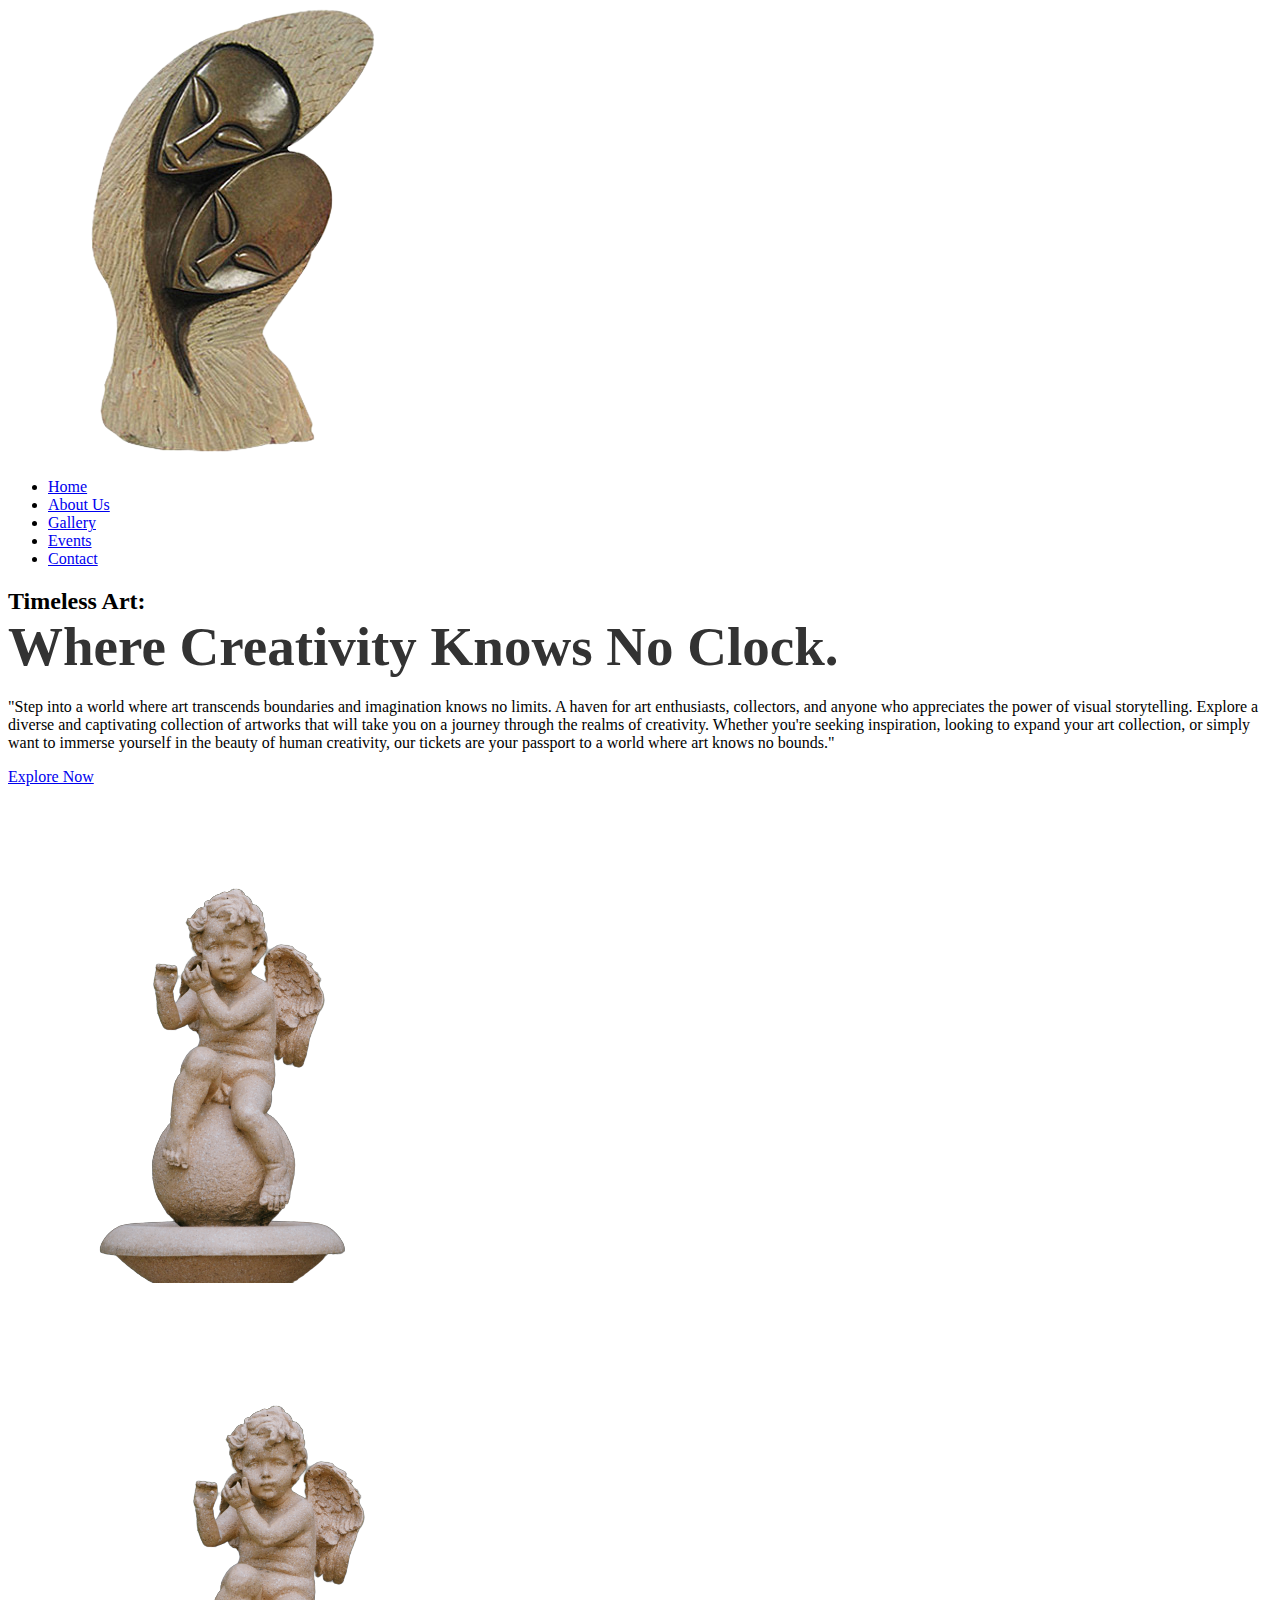
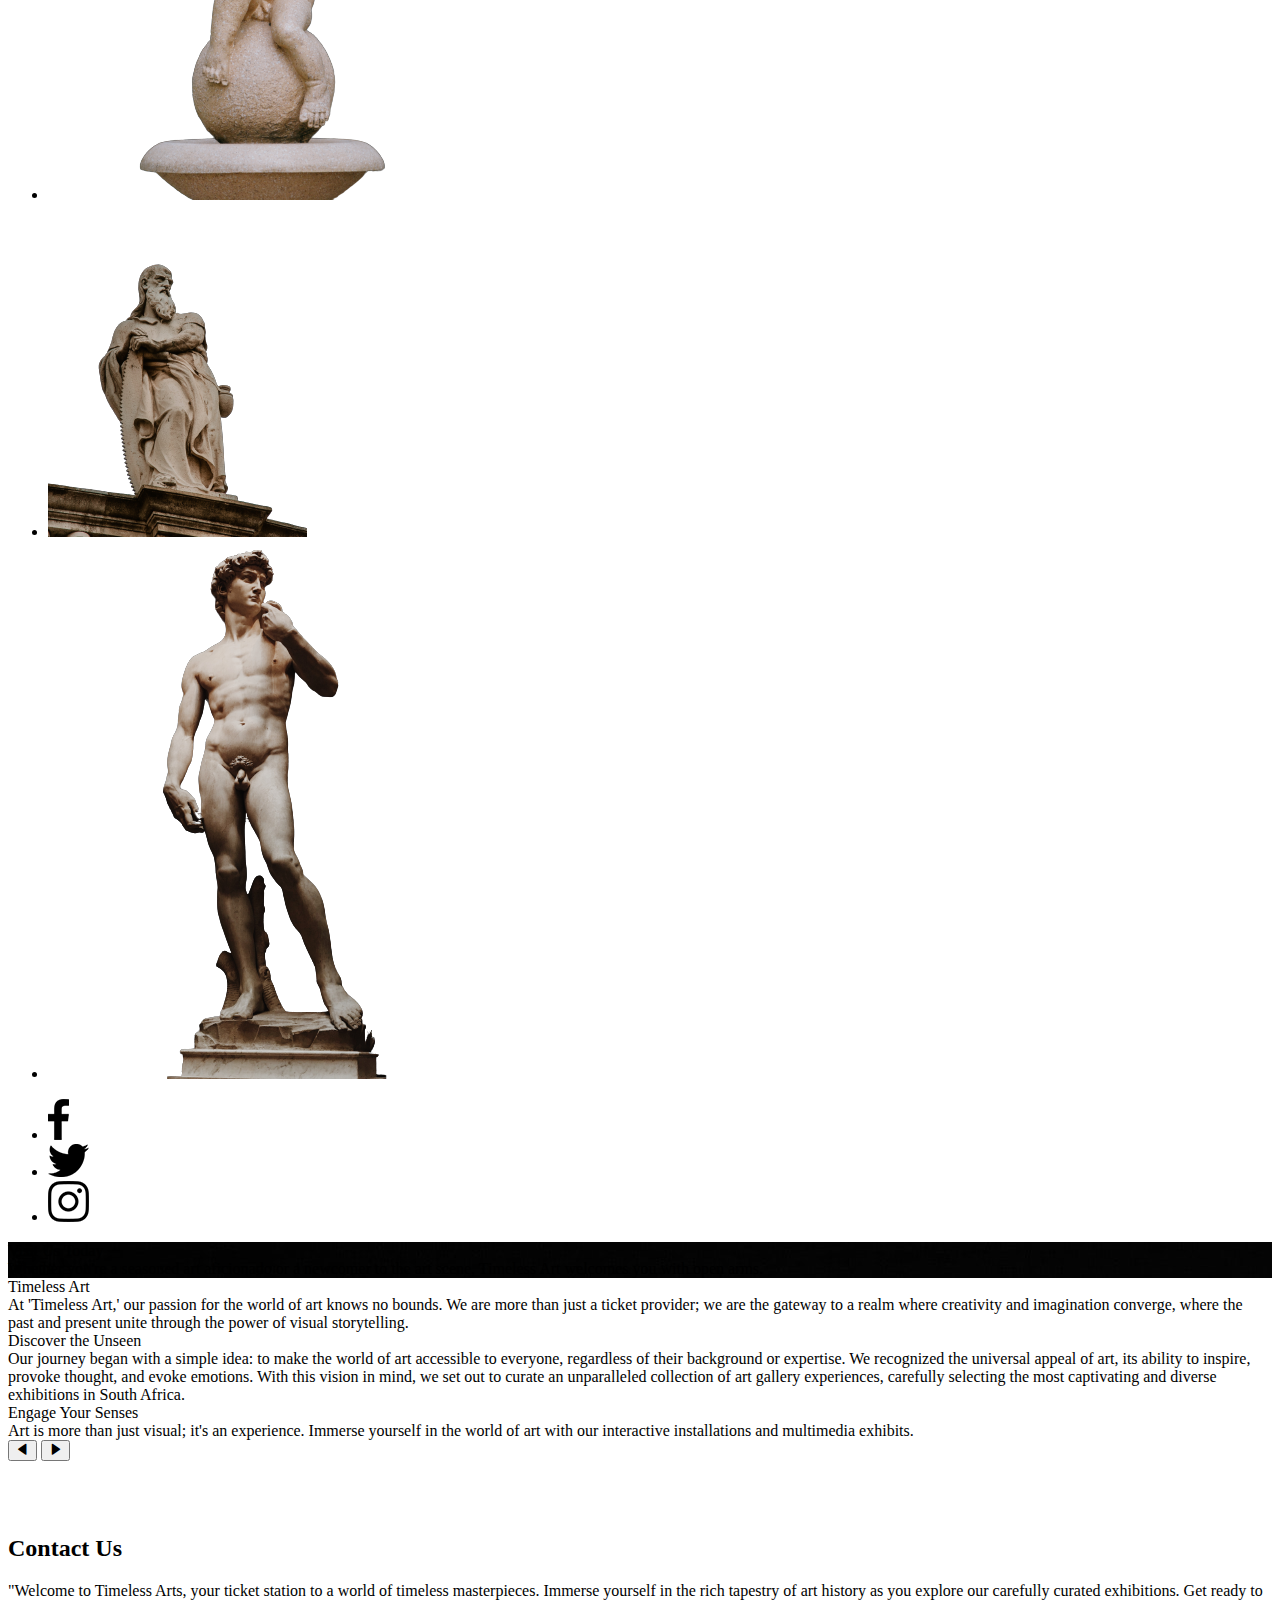
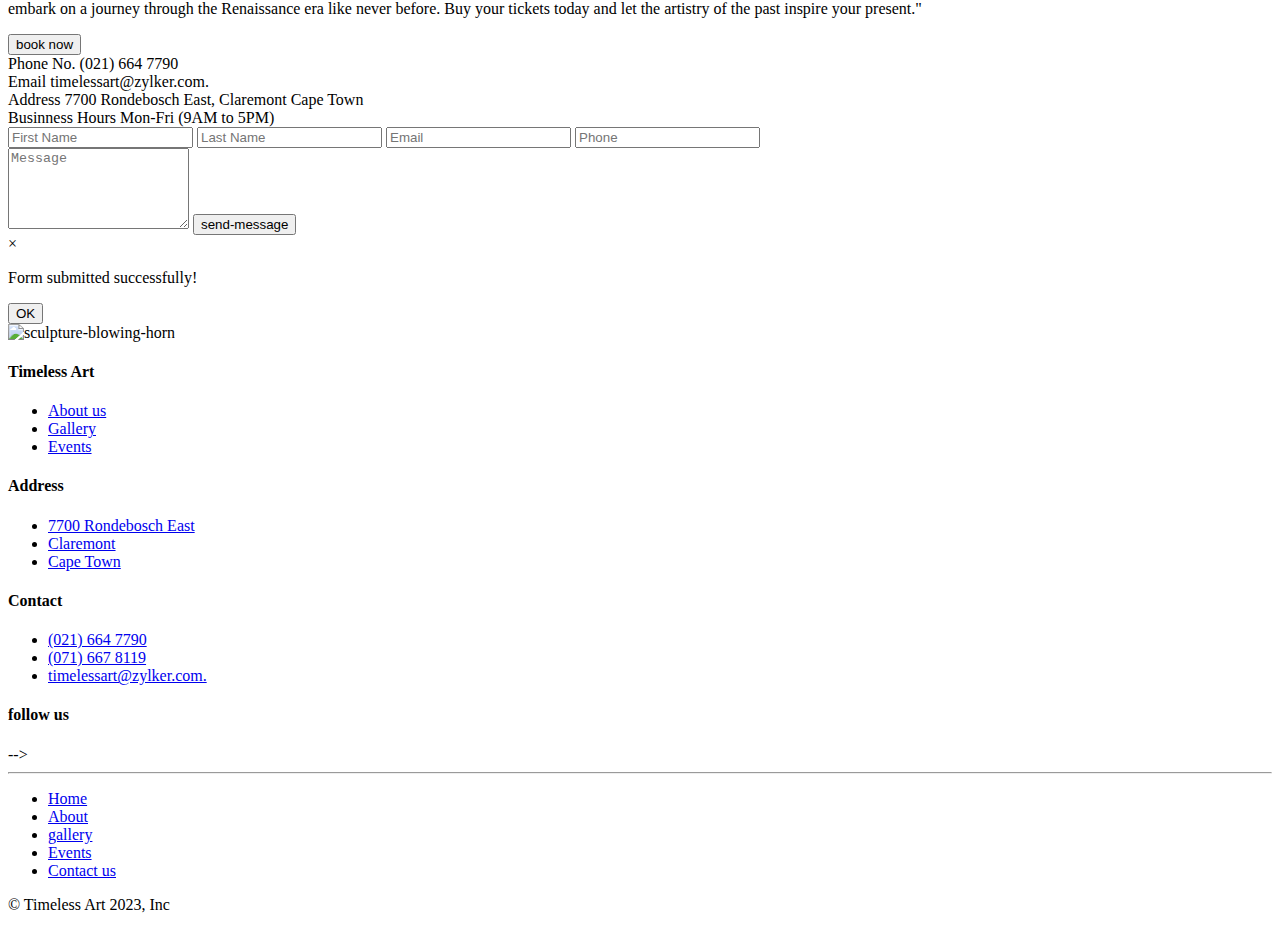
==== commit 4bbfe6f8: "Merge branch 'main' of https://github.com/JunaidAlexander/Ticket-Station" ====
--- a/index.html
+++ b/index.html
@@ -4,10 +4,16 @@
     <meta charset="UTF-8" />
     <meta name="viewport" content="width=device-width, initial-scale=1.0" />
     <title>Art Gallery</title>
-    <link rel="stylesheet" href="style.css" />
+    <link rel="stylesheet" href="src/css/style.css" />
     <link
       href="https://unpkg.com/boxicons@2.1.4/css/boxicons.min.css"
       rel="stylesheet"
+    />
+    <link
+      href="https://cdn.jsdelivr.net/npm/bootstrap@5.3.1/dist/css/bootstrap.min.css"
+      rel="stylesheet"
+      integrity="sha384-4bw+/aepP/YC94hEpVNVgiZdgIC5+VKNBQNGCHeKRQN+PtmoHDEXuppvnDJzQIu9"
+      crossorigin="anonymous"
     />
     <link rel="preconnect" href="https://fonts.googleapis.com" />
     <link rel="preconnect" href="https://fonts.gstatic.com" crossorigin />
@@ -15,116 +21,87 @@
       href="https://fonts.googleapis.com/css2?family=Crimson+Text&display=swap"
       rel="stylesheet"
     />
+
     <script
       src="https://kit.fontawesome.com/726b643308.js"
       crossorigin="anonymous"
     ></script>
   </head>
-  <body>
+  <body class="bg">
     <section>
       <!--        Header-->
       <div class="circle"></div>
       <header>
         <a href="#"
-          ><img src="images/abs-l-gs02-removebg-preview.png" class="logo"
-        /></a>
-        <p
-          class="company_name"
-          style="color: #fff; margin-left: -299px; font-family: cursive"
-        >
-          Timeless Art
-        </p>
+          ><img src="images/abs-l-gs02-removebg-preview.png" class="logo" />
+        </a>
         <div class="toggle" onclick="toggleMenu()"></div>
         <ul class="navigation">
           <li><a href="#">Home</a></li>
-          <li><a href="#">About Us</a></li>
-          <li><a href="#">More</a></li>
-          <li><a href="#">Contact</a></li>
+          <li><a href="#about">About Us</a></li>
+          <li><a href="gallery.html">Gallery</a></li>
+          <li><a href="events.html">Events</a></li>
+          <li><a href="#contact">Contact</a></li>
         </ul>
       </header>
       <!--        Header End-->
-      <!--        Hero Section-->
-      <div class="content">
-        <button
-          onclick="topFunction()"
-          id="myBtn"
-          title="Click to go to the Top"
-        >
-          Top
-        </button>
-        <div class="textBox">
-          <h2>
-            Timeless <span id="output">Art:</span> Where Creativity Knows No
-            Clock.
-          </h2>
-          <p>
-            "Step into a world where art transcends boundaries and imagination
-            knows no limits. A haven for art enthusiasts, collectors, and anyone
-            who appreciates the power of visual storytelling. Explore a diverse
-            and captivating collection of artworks that will take you on a
-            journey through the realms of creativity. Whether you're seeking
-            inspiration, looking to expand your art collection, or simply want
-            to immerse yourself in the beauty of human creativity, our tickets
-            are your passport to a world where art knows no bounds."
-          </p>
-          <a href="#" id="learnmore">Explore Now</a>
-        </div>
-
-        <div class="imgBox">
-          <img
-            src="images/411812_439920432696812_1146955824_o-removebg-preview (1).png"
-            alt=""
-            class="starbucks"
-          />
-        </div>
-      </div>
-
-      <ul class="thumbnails">
-        <li>
-          <img
-            id="changeGreen"
-            src="images/411812_439920432696812_1146955824_o-removebg-preview (1).png"
-            onclick="imageSlider('images/411812_439920432696812_1146955824_o-removebg-preview (1).png');
-                            changeCircleColor('rgb(255, 228, 196)')
-                            changeSpanColor('rgb(255, 228, 196)')"
-          />
-        </li>
-        <li>
-          <img
-            id="changePink1"
-            src="images/71d5n19XXdS._AC_UF1000_1000_QL80_-removebg-preview.png"
-            onclick="imageSlider('images/71d5n19XXdS._AC_UF1000_1000_QL80_-removebg-preview.png');
-                            changeCircleColor('rgb(114, 102, 88)')
-                            changeSpanColor('rgb(114, 102, 88)')"
-          />
-        </li>
-        <li>
-          <img
-            id="changePink2"
-            src="image/art3.png"
-            onclick="imageSlider('image/art3.png');
-                            changeCircleColor('rgb(102, 101, 101)')
-                            changeSpanColor('rgb(102, 101, 101)')"
-          />
-        </li>
-      </ul>
-
-      <ul class="social" id="social">
-        <li>
-          <a href="#" target="_blank"><img src="image/facebook.png" /></a>
-        </li>
-        <li>
-          <a href="#" target="_blank"><img src="image/twitter.png" /></a>
-        </li>
-        <li>
-          <a href="#" target="_blank"><img src="image/instagram.png" /></a>
-        </li>
-      </ul>
-    </section>
-    <!--        Hero Section End-->
+    <!--        Hero Section-->
+    <div class="content">
+      
+      <div class="textBox">
+        <h2>
+          Timeless <span id="output">Art:</span><br><span style="font-size: 55px; color: #333"> Where Creativity Knows No Clock. </span>
+        </h2>
+        <p>
+          "Step into a world where art transcends boundaries and imagination
+          knows no limits. A haven for art enthusiasts, collectors, and anyone
+          who appreciates the power of visual storytelling. Explore a diverse
+          and captivating collection of artworks that will take you on a
+          journey through the realms of creativity. Whether you're seeking
+          inspiration, looking to expand your art collection, or simply want
+          to immerse yourself in the beauty of human creativity, our tickets
+          are your passport to a world where art knows no bounds."
+        </p>
+        <a href="gallery.html" id="learnmore">Explore Now</a>
+      </div>
+
+      <div class="imgBox">
+          <img src="image/art1.png"
+              alt="" class="starbucks">
+      </div>
+  </div>
+
+  <ul class="thumbnails">
+      <li>
+          <img id="changeGreen" src="image/art1.png" onclick="imageSlider('image/art1.png');
+                      changeCircleColor('rgb(255, 228, 196)')
+                      changeSpanColor('rgb(255, 228, 196)')">
+      </li>
+      <li>
+          <img id="changePink1" src="image/art2.png" onclick="imageSlider('image/art2.png');
+                      changeCircleColor('rgb(114, 102, 88)')
+                      changeSpanColor('rgb(114, 102, 88)')">
+      </li>
+      <li>
+          <img id="changePink2" src="image/art3.png" onclick="imageSlider('image/art3.png');
+                      changeCircleColor('rgb(102, 101, 101)')
+                      changeSpanColor('rgb(102, 101, 101)')">
+      </li>
+  </ul>
+
+  <ul class="social" id="social">
+      <li><a href="#" target="_blank"><img
+                  src="image/facebook.png"></a></li>
+      <li><a href="#" target="_blank"><img
+                  src="image/twitter.png"></a></li>
+      <li><a href="#" target="_blank"><img
+                  src="image/instagram.png"></a></li>
+  </ul>
+</section>
+<!--        Hero Section End-->
     <!--        About Us-->
     <section>
-      <div class="container">
+      <div class="container" id="about">
         <div id="slide">
           <div class="item" style="background-image: url(image/gallery1.jpg)">
             <div class="content2">
@@ -135,7 +112,7 @@
               </div>
             </div>
           </div>
-          <div class="item" style="background-image: url(image/gallery2.jpg)">
+          <div class="item" style="background-image: url(https://images.pexels.com/photos/3724836/pexels-photo-3724836.jpeg?auto=compress&cs=tinysrgb&w=1260&h=750&dpr=1)">
             <div class="content2">
               <div class="name">Timeless Art</div>
               <div class="des">
@@ -147,7 +124,7 @@
               </div>
             </div>
           </div>
-          <div class="item" style="background-image: url(image/gallery3.jpg)">
+          <div class="item" style="background-image: url(https://images.pexels.com/photos/277054/pexels-photo-277054.jpeg?auto=compress&cs=tinysrgb&w=1260&h=750&dpr=1">
             <div class="content2">
               <div class="name">Discover the Unseen</div>
               <div class="des">
@@ -161,7 +138,7 @@
               </div>
             </div>
           </div>
-          <div class="item" style="background-image: url(image/gallery4.jpg)">
+          <div class="item" style="background-image: url(https://images.pexels.com/photos/20967/pexels-photo.jpg?auto=compress&cs=tinysrgb&w=1260&h=750&dpr=1)">
             <div class="content2">
               <div class="name">Engage Your Senses</div>
               <div class="des">
@@ -181,18 +158,14 @@
           </button>
         </div>
       </div>
+      <br /><br /><br />
     </section>
     <!--        About Us End-->
-
     <!--contact section-->
     <section class="contact" id="contact">
       <div class="contact-bg">
         <h2>Contact Us</h2>
-        <div class="line">
-          <div></div>
-          <div></div>
-          <div></div>
-        </div>
+        <div class="line"></div>
         <p class="text">
           "Welcome to Timeless Arts, your ticket station to a world of timeless
           masterpieces. Immerse yourself in the rich tapestry of art history as
@@ -200,7 +173,12 @@
           a journey through the Renaissance era like never before. Buy your
           tickets today and let the artistry of the past inspire your present."
         </p>
-        <input type="submit" class="send-btn" value="book now" />
+        <input
+          href="events.html"
+          type="submit"
+          class="send-btn"
+          value="book now"
+        />
       </div>
       <div class="contact-body">
         <div class="contact-info">
@@ -235,7 +213,7 @@
               />
               <input type="text" class="form-control" placeholder="Last Name" />
               <input type="email" class="form-control" placeholder="Email" />
-              <input type="text" class="form-control" placeholder="Phone" />
+              <input type="number" class="form-control" placeholder="Phone" />
             </div>
             <textarea
               rows="5"
@@ -260,27 +238,91 @@
           </div>
         </div>
       </div>
-      <div class="map">
+      <!-- <div class="map">
         <iframe
           src="https://www.google.com/maps/embed?pb=!1m18!1m12!1m3!1d26466.685585145893!2d18.450782416386893!3d-33.983910148023874!2m3!1f0!2f0!3f0!3m2!1i1024!2i768!4f13.1!3m3!1m2!1s0x1dcc42c52081a7cb%3A0x79fbdc90a0e82eac!2sClaremont%2C%20Cape%20Town%2C%207708!5e0!3m2!1sen!2sza!4v1694165614267!5m2!1sen!2sza"
-          width="100%"
           height="400px"
           style="border: 0"
           allowfullscreen=""
           loading="lazy"
           referrerpolicy="no-referrer-when-downgrade"
         ></iframe>
-      </div>
-      <div class="contact-footer">
-        <h3>Follow Us</h3>
-        <div class="social-links">
-          <a href="#" class="fab fa-facebook-f"> </a>
-          <a href="#" class="fab fa-twitter"> </a>
-          <a href="#" class="fab fa-instagram"> </a>
-        </div>
-      </div>
+      </div> -->
     </section>
-    <script src="script.js"></script>
-    <script src="app.js"></script>
+    <!--        Footer-->
+    <footer class="footer">
+      <div class="container3">
+        <div class="row">
+          <div class="footer-col">
+            <h4>Timeless Art</h4>
+            <ul>
+              <li><a href="#">About us</a></li>
+              <li><a href="#">Gallery</a></li>
+              <li><a href="#">Events</a></li>
+            </ul>
+          </div>
+          <div class="footer-col">
+            <h4>Address</h4>
+            <ul>
+              <li><a href="#">7700 Rondebosch East</a></li>
+              <li><a href="#">Claremont</a></li>
+              <li><a href="#">Cape Town</a></li>
+            </ul>
+          </div>
+          <div class="footer-col">
+            <h4>Contact</h4>
+            <ul>
+              <li><a href="#">(021) 664 7790</a></li>
+              <li><a href="#">(071) 667 8119</a></li>
+              <li><a href="#">timelessart@zylker.com.</a></li>
+            </ul>
+          </div>
+          <div class="footer-col">
+            <h4>follow us</h4>
+            <div class="social-links">
+              <a href="#"><i class="fab fa-facebook-f"></i></a>
+              <a href="#"><i class="fab fa-twitter"></i></a>
+              <a href="#"><i class="fab fa-instagram"></i></a>
+            </div>
+          </div>
+        </div>
+      </div> -->
+    </section>
+    <hr />
+
+    <div class="container-fuild mt-5 text-white">
+      <footer class="py-3 my-4 tex">
+        <ul class="nav justify-content-center border-bottom pb-3 mb-3">
+          <li class="nav-item">
+            <a href="index.html" class="nav-link px-2 text-white">Home</a>
+          </li>
+          <li class="nav-item">
+            <a href="index.html#about" class="nav-link px-2 text-white"
+              >About</a
+            >
+          </li>
+          <li class="nav-item">
+            <a href="gallery.html" class="nav-link px-2 text-white">gallery</a>
+          </li>
+          <li class="nav-item">
+            <a href="events.html" class="nav-link px-2 text-white">Events</a>
+          </li>
+          <li class="nav-item">
+            <a href="index.html" class="nav-link px-2 text-white">Contact us</a>
+          </li>
+        </ul>
+        <p class="text-center text-white">&copy; Timeless Art 2023, Inc</p>
+        <div class="contact-footer">
+          <!-- <h3>Follow Us</h3> -->
+          <div class="social-links">
+            <a href="#" class="fab fa-facebook-f"> </a>
+            <a href="#" class="fab fa-twitter"> </a>
+            <a href="#" class="fab fa-instagram"> </a>
+          </div>
+        </div>
+      </footer>
+    </div>
+    <script src="src/js/script.js"></script>
+    <script src="src/js/app.js"></script>
   </body>
 </html>
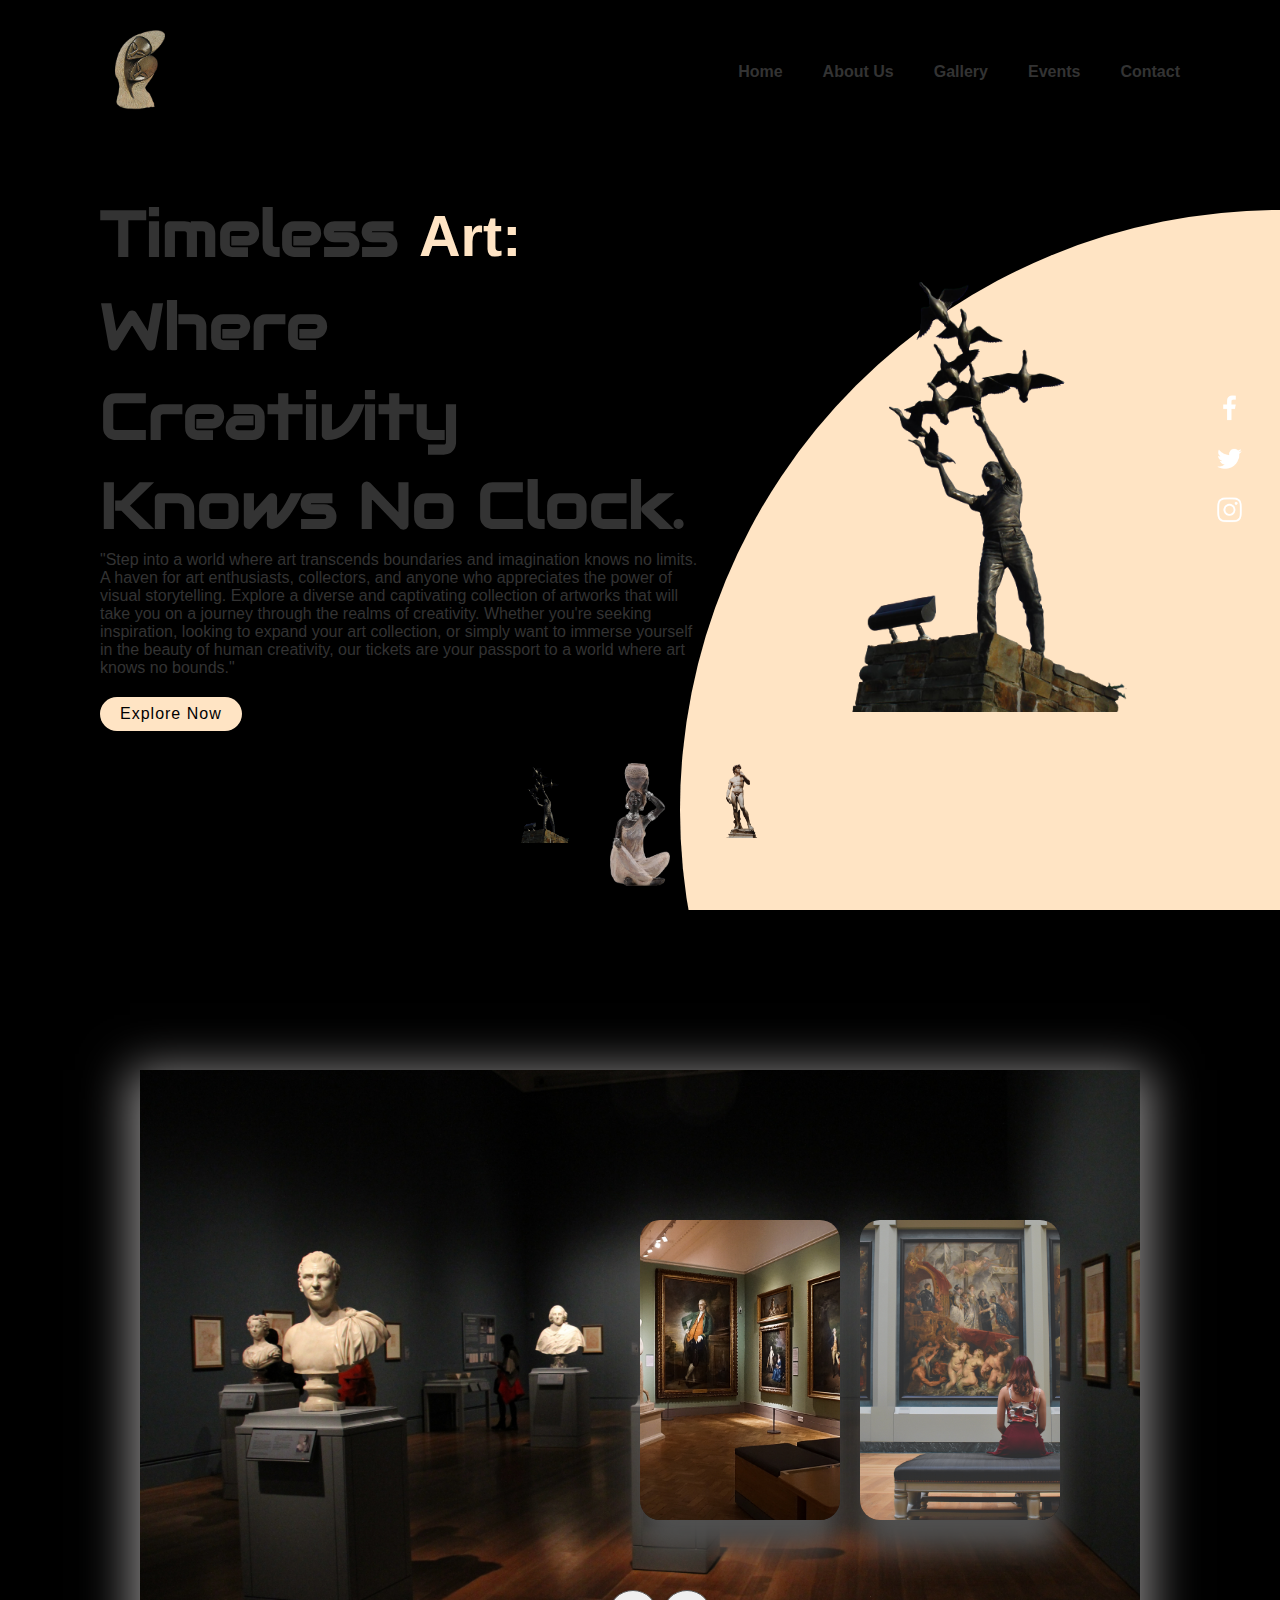
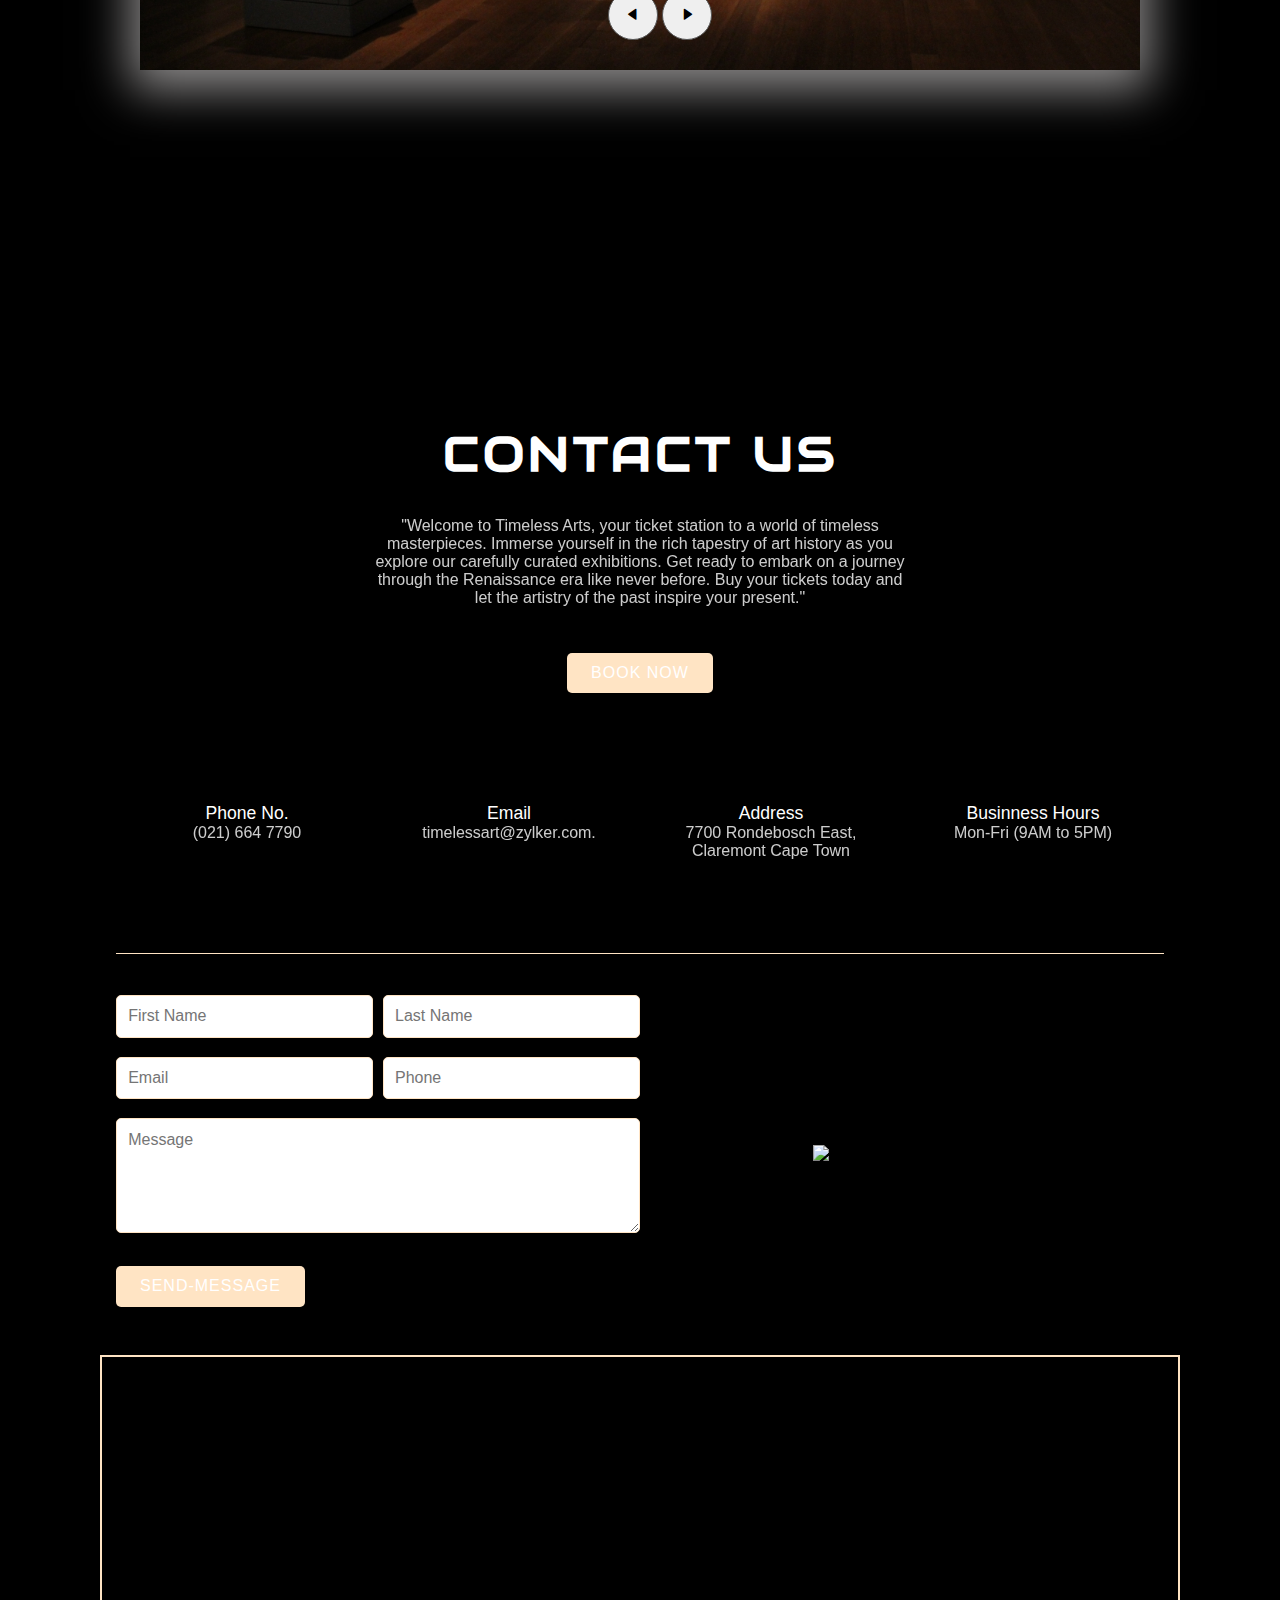
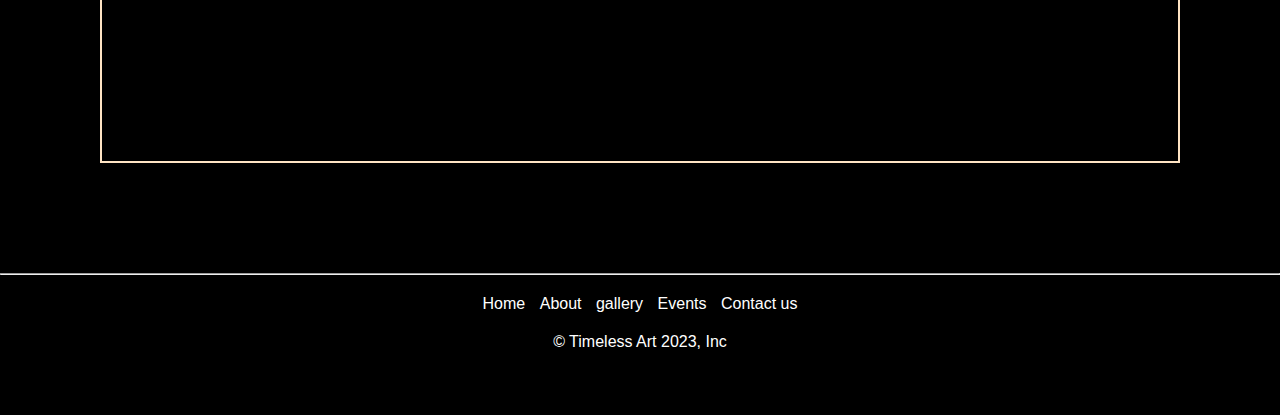
==== commit 7038a4a9: "lates" ====
--- a/index.html
+++ b/index.html
@@ -9,12 +9,12 @@
       href="https://unpkg.com/boxicons@2.1.4/css/boxicons.min.css"
       rel="stylesheet"
     />
-    <link
+    <!-- <link
       href="https://cdn.jsdelivr.net/npm/bootstrap@5.3.1/dist/css/bootstrap.min.css"
       rel="stylesheet"
       integrity="sha384-4bw+/aepP/YC94hEpVNVgiZdgIC5+VKNBQNGCHeKRQN+PtmoHDEXuppvnDJzQIu9"
       crossorigin="anonymous"
-    />
+    /> -->
     <link rel="preconnect" href="https://fonts.googleapis.com" />
     <link rel="preconnect" href="https://fonts.gstatic.com" crossorigin />
     <link
@@ -45,60 +45,85 @@
         </ul>
       </header>
       <!--        Header End-->
-    <!--        Hero Section-->
-    <div class="content">
-      
-      <div class="textBox">
-        <h2>
-          Timeless <span id="output">Art:</span><br><span style="font-size: 55px; color: #333"> Where Creativity Knows No Clock. </span>
-        </h2>
-        <p>
-          "Step into a world where art transcends boundaries and imagination
-          knows no limits. A haven for art enthusiasts, collectors, and anyone
-          who appreciates the power of visual storytelling. Explore a diverse
-          and captivating collection of artworks that will take you on a
-          journey through the realms of creativity. Whether you're seeking
-          inspiration, looking to expand your art collection, or simply want
-          to immerse yourself in the beauty of human creativity, our tickets
-          are your passport to a world where art knows no bounds."
-        </p>
-        <a href="gallery.html" id="learnmore">Explore Now</a>
-      </div>
-
-      <div class="imgBox">
-          <img src="image/art1.png"
-              alt="" class="starbucks">
-      </div>
-  </div>
-
-  <ul class="thumbnails">
-      <li>
-          <img id="changeGreen" src="image/art1.png" onclick="imageSlider('image/art1.png');
-                      changeCircleColor('rgb(255, 228, 196)')
-                      changeSpanColor('rgb(255, 228, 196)')">
-      </li>
-      <li>
-          <img id="changePink1" src="image/art2.png" onclick="imageSlider('image/art2.png');
-                      changeCircleColor('rgb(114, 102, 88)')
-                      changeSpanColor('rgb(114, 102, 88)')">
-      </li>
-      <li>
-          <img id="changePink2" src="image/art3.png" onclick="imageSlider('image/art3.png');
-                      changeCircleColor('rgb(102, 101, 101)')
-                      changeSpanColor('rgb(102, 101, 101)')">
-      </li>
-  </ul>
-
-  <ul class="social" id="social">
-      <li><a href="#" target="_blank"><img
-                  src="image/facebook.png"></a></li>
-      <li><a href="#" target="_blank"><img
-                  src="image/twitter.png"></a></li>
-      <li><a href="#" target="_blank"><img
-                  src="image/instagram.png"></a></li>
-  </ul>
-</section>
-<!--        Hero Section End-->
+      <!--        Hero Section-->
+      <div class="content">
+        <button
+          onclick="topFunction()"
+          id="myBtn"
+          title="Click to go to the Top"
+        >
+          Top
+        </button>
+        <div class="textBox">
+          <h2>
+            Timeless <span id="output">Art:</span> Where Creativity Knows No
+            Clock.
+          </h2>
+          <p>
+            "Step into a world where art transcends boundaries and imagination
+            knows no limits. A haven for art enthusiasts, collectors, and anyone
+            who appreciates the power of visual storytelling. Explore a diverse
+            and captivating collection of artworks that will take you on a
+            journey through the realms of creativity. Whether you're seeking
+            inspiration, looking to expand your art collection, or simply want
+            to immerse yourself in the beauty of human creativity, our tickets
+            are your passport to a world where art knows no bounds."
+          </p>
+          <a href="#" id="learnmore">Explore Now</a>
+        </div>
+
+        <div class="imgBox">
+          <img
+            src="images/411812_439920432696812_1146955824_o-removebg-preview (1).png"
+            alt=""
+            class="starbucks"
+          />
+        </div>
+      </div>
+
+      <ul class="thumbnails">
+        <li>
+          <img
+            id="changeGreen"
+            src="images/411812_439920432696812_1146955824_o-removebg-preview (1).png"
+            onclick="imageSlider('images/411812_439920432696812_1146955824_o-removebg-preview (1).png');
+                            changeCircleColor('rgb(255, 228, 196)')
+                            changeSpanColor('rgb(255, 228, 196)')"
+          />
+        </li>
+        <li>
+          <img
+            id="changePink1"
+            src="images/71d5n19XXdS._AC_UF1000_1000_QL80_-removebg-preview.png"
+            onclick="imageSlider('images/71d5n19XXdS._AC_UF1000_1000_QL80_-removebg-preview.png');
+                            changeCircleColor('rgb(114, 102, 88)')
+                            changeSpanColor('rgb(114, 102, 88)')"
+          />
+        </li>
+        <li>
+          <img
+            id="changePink2"
+            src="image/art3.png"
+            onclick="imageSlider('image/art3.png');
+                            changeCircleColor('rgb(102, 101, 101)')
+                            changeSpanColor('rgb(102, 101, 101)')"
+          />
+        </li>
+      </ul>
+
+      <ul class="social" id="social">
+        <li>
+          <a href="#" target="_blank"><img src="image/facebook.png" /></a>
+        </li>
+        <li>
+          <a href="#" target="_blank"><img src="image/twitter.png" /></a>
+        </li>
+        <li>
+          <a href="#" target="_blank"><img src="image/instagram.png" /></a>
+        </li>
+      </ul>
+    </section>
+    <!--        Hero Section End-->
     <!--        About Us-->
     <section>
       <div class="container" id="about">
@@ -112,7 +137,7 @@
               </div>
             </div>
           </div>
-          <div class="item" style="background-image: url(https://images.pexels.com/photos/3724836/pexels-photo-3724836.jpeg?auto=compress&cs=tinysrgb&w=1260&h=750&dpr=1)">
+          <div class="item" style="background-image: url(image/gallery2.jpg)">
             <div class="content2">
               <div class="name">Timeless Art</div>
               <div class="des">
@@ -124,7 +149,7 @@
               </div>
             </div>
           </div>
-          <div class="item" style="background-image: url(https://images.pexels.com/photos/277054/pexels-photo-277054.jpeg?auto=compress&cs=tinysrgb&w=1260&h=750&dpr=1">
+          <div class="item" style="background-image: url(image/gallery3.jpg)">
             <div class="content2">
               <div class="name">Discover the Unseen</div>
               <div class="des">
@@ -138,7 +163,7 @@
               </div>
             </div>
           </div>
-          <div class="item" style="background-image: url(https://images.pexels.com/photos/20967/pexels-photo.jpg?auto=compress&cs=tinysrgb&w=1260&h=750&dpr=1)">
+          <div class="item" style="background-image: url(image/gallery4.jpg)">
             <div class="content2">
               <div class="name">Engage Your Senses</div>
               <div class="des">
@@ -163,8 +188,13 @@
     <!--        About Us End-->
     <!--contact section-->
     <section class="contact" id="contact">
-      <div class="contact-bg">
-        <h2>Contact Us</h2>
+      <div
+        class="contact-bg mt-5"
+        style="
+          background-image: url(image/The-Creation-of-Adam-ceiling-fresco-Sistine.jpg);
+        "
+      >
+        <h2 class="mt-5">Contact Us</h2>
         <div class="line"></div>
         <p class="text">
           "Welcome to Timeless Arts, your ticket station to a world of timeless
@@ -232,65 +262,27 @@
 
           <div>
             <img
-              src="images/blowing-horn-removebg-preview.png"
+              src="image/blowing-horn-removebg-preview.png"
               alt="sculpture-blowing-horn"
             />
           </div>
         </div>
       </div>
-      <!-- <div class="map">
+      <div class="map" style="border: 2px solid bisque; width: 100%">
         <iframe
           src="https://www.google.com/maps/embed?pb=!1m18!1m12!1m3!1d26466.685585145893!2d18.450782416386893!3d-33.983910148023874!2m3!1f0!2f0!3f0!3m2!1i1024!2i768!4f13.1!3m3!1m2!1s0x1dcc42c52081a7cb%3A0x79fbdc90a0e82eac!2sClaremont%2C%20Cape%20Town%2C%207708!5e0!3m2!1sen!2sza!4v1694165614267!5m2!1sen!2sza"
-          height="400px"
+          width="100%"
+          height="400"
           style="border: 0"
           allowfullscreen=""
           loading="lazy"
           referrerpolicy="no-referrer-when-downgrade"
         ></iframe>
-      </div> -->
-    </section>
-    <!--        Footer-->
-    <footer class="footer">
-      <div class="container3">
-        <div class="row">
-          <div class="footer-col">
-            <h4>Timeless Art</h4>
-            <ul>
-              <li><a href="#">About us</a></li>
-              <li><a href="#">Gallery</a></li>
-              <li><a href="#">Events</a></li>
-            </ul>
-          </div>
-          <div class="footer-col">
-            <h4>Address</h4>
-            <ul>
-              <li><a href="#">7700 Rondebosch East</a></li>
-              <li><a href="#">Claremont</a></li>
-              <li><a href="#">Cape Town</a></li>
-            </ul>
-          </div>
-          <div class="footer-col">
-            <h4>Contact</h4>
-            <ul>
-              <li><a href="#">(021) 664 7790</a></li>
-              <li><a href="#">(071) 667 8119</a></li>
-              <li><a href="#">timelessart@zylker.com.</a></li>
-            </ul>
-          </div>
-          <div class="footer-col">
-            <h4>follow us</h4>
-            <div class="social-links">
-              <a href="#"><i class="fab fa-facebook-f"></i></a>
-              <a href="#"><i class="fab fa-twitter"></i></a>
-              <a href="#"><i class="fab fa-instagram"></i></a>
-            </div>
-          </div>
-        </div>
-      </div> -->
+      </div>
     </section>
     <hr />
 
-    <div class="container-fuild mt-5 text-white">
+    <div class=" ">
       <footer class="py-3 my-4 tex">
         <ul class="nav justify-content-center border-bottom pb-3 mb-3">
           <li class="nav-item">
@@ -311,7 +303,7 @@
             <a href="index.html" class="nav-link px-2 text-white">Contact us</a>
           </li>
         </ul>
-        <p class="text-center text-white">&copy; Timeless Art 2023, Inc</p>
+        <p class="">&copy; Timeless Art 2023, Inc</p>
         <div class="contact-footer">
           <!-- <h3>Follow Us</h3> -->
           <div class="social-links">
--- a/src/css/style.css
+++ b/src/css/style.css
@@ -0,0 +1,825 @@
+@import url("https://fonts.googleapis.com/css?family=Audiowide");
+
+* {
+  margin: 0;
+  padding: 0;
+  box-sizing: border-box;
+  font-family: "Poppins", sans-serif;
+}
+body {
+  overflow-x: hidden;
+  background: #000;
+}
+.bg {
+  background: #000;
+}
+section {
+  margin: 10px 0;
+  padding: 10px 0;
+  position: relative;
+  width: 100%;
+  min-height: 100vh;
+  padding: 100px;
+  display: flex;
+  align-items: center;
+  justify-content: space-between;
+  background: #000000;
+}
+
+.span2 {
+  color: #333;
+  font-weight: 300;
+  font-size: 10px;
+  text-indent: 0.5px;
+}
+
+header {
+  position: absolute;
+  top: 0;
+  left: 0;
+  width: 100%;
+  padding: 20px 100px;
+  display: flex;
+  align-items: center;
+  justify-content: space-between;
+}
+
+header .logo {
+  position: relative;
+  max-width: 80px;
+}
+
+header ul {
+  position: relative;
+  display: flex;
+}
+
+header ul li {
+  list-style: none;
+}
+
+header ul li a {
+  display: inline-block;
+  color: #333;
+  font-weight: 600;
+  margin-left: 40px;
+  text-decoration: none;
+}
+h2 {
+  font-family: "Audiowide", sans-serif;
+}
+.content {
+  position: relative;
+  width: 100%;
+  display: flex;
+  align-items: center;
+  justify-content: space-between;
+}
+
+.content .textBox {
+  position: relative;
+  max-width: 600px;
+}
+
+.content .textBox h2 {
+  color: #333;
+  font-size: 4em;
+  line-height: 1.4em;
+  font-weight: 700;
+}
+
+.content .textBox h2 span {
+  color: bisque;
+  font-size: 0.9em;
+  font-weight: 700;
+}
+
+.content .textBox p {
+  color: #333;
+}
+
+.content .textBox a {
+  display: inline-block;
+  margin-top: 20px;
+  padding: 8px 20px;
+  background: bisque;
+  color: #000000;
+  border-radius: 40px;
+  letter-spacing: 1px;
+  font-weight: 500;
+  text-decoration: none;
+}
+
+.learnmore:hover {
+  background: #989898;
+  color: bisque;
+  border: 2px solid bisque;
+  transition-duration: 0.6s;
+}
+
+.content .imgBox {
+  width: 600px;
+  display: flex;
+  justify-content: flex-end;
+  padding-right: 50px;
+  margin-top: 50px;
+}
+
+.content .imgBox img {
+  max-width: 340px;
+}
+
+.thumbnails {
+  position: absolute;
+  left: 50%;
+  bottom: 20px;
+  transform: translate(-50%);
+  display: flex;
+}
+
+.thumbnails li {
+  list-style: none;
+  display: inline-block;
+  margin: 0 20px;
+  cursor: pointer;
+  transition: 0.5s;
+}
+
+.thumbnails li:hover {
+  transform: translateY(-15px);
+}
+
+.thumbnails li img {
+  max-width: 60px;
+}
+
+.social {
+  position: absolute;
+  top: 50%;
+  right: 30px;
+  transform: translateY(-50%);
+  display: flex;
+  flex-direction: column;
+  align-items: center;
+  justify-content: center;
+}
+
+.social li {
+  list-style: none;
+}
+
+.social li a {
+  display: inline-block;
+  margin: 5px 0;
+  transform: scale(0.6);
+  filter: invert(1);
+}
+
+.circle {
+  position: absolute;
+  top: 0;
+  left: 0;
+  width: 100%;
+  height: 100%;
+  background: bisque;
+  clip-path: circle(600px at right 800px);
+}
+
+@media (max-width: 991px) {
+  header {
+    padding: 20px;
+  }
+
+  header .logo {
+    max-width: 60px;
+  }
+
+  header ul {
+    display: none;
+  }
+
+  .toggle {
+    position: relative;
+    width: 30px;
+    height: 30px;
+    cursor: pointer;
+    background: url("image/art2.png");
+    background-size: 30px;
+    background-position: center;
+    background-repeat: no-repeat;
+    filter: invert(1);
+    z-index: 11;
+  }
+
+  .toggle.active {
+    position: fixed;
+    right: 20px;
+    background: url("image/art1.png");
+    background-size: 25px;
+    background-position: center;
+    background-repeat: no-repeat;
+  }
+
+  header ul.navigation.active {
+    position: fixed;
+    top: 0;
+    left: 0;
+    width: 100%;
+    height: 100%;
+    display: flex;
+    flex-direction: column;
+    align-items: center;
+    justify-content: center;
+    background: #fff;
+    z-index: 10;
+  }
+
+  header ul li a {
+    font-size: 1.5em;
+    margin: 5px 0;
+  }
+
+  section {
+    padding: 20px 20px 120px;
+  }
+
+  .content {
+    flex-direction: column;
+    margin-top: 100px;
+  }
+
+  .content .textBox {
+    max-width: 100%;
+  }
+
+  .content .textBox h2 {
+    font-size: 2.5em;
+    margin-bottom: 15px;
+  }
+
+  .content .imgBox {
+    max-width: 100%;
+    justify-content: center;
+  }
+
+  .content .imgBox img {
+    max-width: 300px;
+  }
+
+  .thumbnails li img {
+    max-width: 40px;
+  }
+
+  .social {
+    background: rgb(255, 228, 196);
+    right: 0;
+    width: 50px;
+    border-top-left-radius: 5px;
+    border-bottom-left-radius: 5px;
+  }
+
+  .circle {
+    clip-path: circle(400px at center bottom);
+  }
+}
+
+/* The sticky class is added to the header with JS when it reaches its scroll position */
+.sticky {
+  position: fixed;
+  top: 0;
+  width: 100%;
+}
+
+/* Add some top padding to the page content to prevent sudden quick movement (as the header gets a new position at the top of the page (position:fixed and top:0) */
+.sticky + .content {
+  padding-top: 100px;
+}
+.myclass {
+  opacity: 0;
+  position: absolute;
+}
+#myBtn {
+  display: none;
+  position: fixed;
+  bottom: 20px;
+  right: 20px;
+  z-index: 99;
+  font-size: 18px;
+  border: none;
+  outline: none;
+  background-color: rgb(160, 134, 103);
+  color: white;
+  cursor: pointer;
+  padding: 15px;
+  border-radius: 4px;
+}
+
+#myBtn:hover {
+  background-color: rgb(252, 212, 163);
+  transition-duration: 1s;
+}
+.menu {
+  background-color: black;
+}
+
+.container {
+  position: absolute;
+  left: 50%;
+  top: 50%;
+  transform: translate(-50%, -50%);
+  width: 1000px;
+  height: 600px;
+  padding: 50px;
+  background-color: #f5f5f5;
+  box-shadow: 0 10px 45px 10px#8c8a8a;
+  padding: 20px;
+}
+#slide {
+  width: max-content;
+  margin-top: 60px;
+}
+.item {
+  width: 200px;
+  height: 300px;
+  background-position: 50% 50%;
+  display: inline-block;
+  transition: 0.5s;
+  background-size: cover;
+  position: absolute;
+  z-index: 1;
+  top: 50%;
+  transform: translate(0, -50%);
+  border-radius: 20px;
+  box-shadow: 0 30px 30px #505050;
+}
+.item:nth-child(1),
+.item:nth-child(2) {
+  left: 0;
+  top: 0;
+  transform: translate(0, 0);
+  border-radius: 0;
+  width: 100%;
+  height: 100%;
+  box-shadow: none;
+}
+.item:nth-child(3) {
+  left: 50%;
+}
+.item:nth-child(4) {
+  left: calc(50% + 220px);
+}
+.item:nth-child(5) {
+  left: calc(50% + 440px);
+}
+.item:nth-child(n + 6) {
+  left: calc(50% + 660px);
+  opacity: 0;
+}
+.item .content2 {
+  position: absolute;
+  top: 50%;
+  left: 100px;
+  width: 300px;
+  text-align: left;
+  padding: 0;
+  color: #eee;
+  transform: translate(0, -50%);
+  display: none;
+  font-family: system-ui;
+}
+.item:nth-child(2) .content2 {
+  display: block;
+  z-index: 11111;
+}
+.item .name {
+  font-size: 40px;
+  font-weight: bold;
+  opacity: 0;
+  animation: showcontent 1s ease-in-out 1 forwards;
+}
+.item .des {
+  margin: 20px 0;
+  opacity: 0;
+  animation: showcontent 1s ease-in-out 0.3s 1 forwards;
+}
+.item button {
+  padding: 10px 20px;
+  border: none;
+  opacity: 0;
+  animation: showcontent 1s ease-in-out 0.6s 1 forwards;
+}
+@keyframes showcontent {
+  from {
+    opacity: 0;
+    transform: translate(0, 100px);
+    filter: blur(33px);
+  }
+  to {
+    opacity: 1;
+    transform: translate(0, 0);
+    filter: blur(0);
+  }
+}
+.buttons {
+  position: absolute;
+  bottom: 30px;
+  z-index: 222222;
+  text-align: center;
+  width: 100%;
+}
+.buttons button {
+  width: 50px;
+  height: 50px;
+  border-radius: 50%;
+  border: 1px solid #555;
+  transition: 0.5s;
+}
+.buttons button:hover {
+  background-color: rgb(252, 212, 163);
+}
+
+@media only screen and (min-width: 320px) and (max-width: 767px) {
+  .container {
+    width: 320px;
+  }
+  .item {
+    width: 50px;
+    height: 100px;
+    border-radius: 10px;
+  }
+  .item:nth-child(3) {
+    left: 60%;
+  }
+  .item:nth-child(4) {
+    left: calc(60% + 90px);
+  }
+  .item:nth-child(5) {
+    left: calc(60% + 180px);
+  }
+  .item:nth-child(n + 6) {
+    left: calc(60% + 270px);
+  }
+  .item .content2 {
+    width: 100px;
+    transform: translate(-50%, -50%);
+  }
+  .item .name {
+    font-size: 20px;
+  }
+  .item .des {
+    font-size: 12px;
+    margin: 10px 0;
+  }
+  .item button {
+    padding: 5px 10px;
+    font-size: 8px;
+  }
+  .buttons button {
+    width: 30px;
+    height: 30px;
+  }
+}
+/* Your existing styles go here */
+
+/* Custom modal styles */
+.modal {
+  display: none;
+  position: fixed;
+  top: 0;
+  left: 0;
+  width: 100%;
+  height: 100%;
+  background-color: rgba(0, 0, 0, 0.5);
+  justify-content: center;
+  align-items: center;
+}
+
+.modal-content {
+  background-color: white;
+  padding: 20px;
+  border-radius: 5px;
+  text-align: center;
+  position: relative;
+}
+
+.close-button {
+  position: absolute;
+  top: 10px;
+  right: 10px;
+  cursor: pointer;
+}
+
+.custom-ok-button {
+  background-color: brown;
+  color: white;
+  border: none;
+  padding: 10px 20px;
+  cursor: pointer;
+  border-radius: 5px;
+}
+
+/* Rest of your CSS styles */
+
+@media only screen and (min-width: 768px) and (max-width: 1023px) {
+  .container {
+    width: 720px;
+  }
+
+  .item {
+    width: 150px;
+    height: 200px;
+    border-radius: 10px;
+  }
+  .item:nth-child(3) {
+    left: 50%;
+  }
+  .item:nth-child(4) {
+    left: calc(50% + 160px);
+  }
+  .item:nth-child(5) {
+    left: calc(50% + 320px);
+  }
+  .item:nth-child(n + 6) {
+    left: calc(50% + 480px);
+  }
+  .item .content2 {
+    width: 200px;
+    transform: translate(0%, -50%);
+  }
+  .item .name {
+    font-size: 30px;
+  }
+  .item .des {
+    font-size: 12px;
+    margin: 10px 0;
+  }
+  .item button {
+    padding: 5px 10px;
+    font-size: 8px;
+  }
+  .buttons button {
+    width: 40px;
+    height: 40px;
+  }
+  /* .company_name {
+    margin-left: -280px;
+  } */
+}
+
+@media only screen and (min-width: 1024px) and (max-width: 1140px) {
+}
+/* Contact Section*/
+
+.contact {
+  display: flex;
+  flex-direction: column;
+}
+.contact .contact-bg {
+  margin-top: 20px;
+  padding-top: 50px;
+  display: flex;
+  height: 40vh;
+  background: linear-gradient(rgba(0, 0, 0, 0.5), rgba(0, 0, 0, 0.8));
+  /* background-image: url("image/The-Creation-of-Adam-ceiling-fresco-Sistine.jpg"); */
+  background-position: 50% 100%;
+  background-repeat: no-repeat;
+  background-attachment: fixed;
+  text-align: center;
+  color: #fff;
+  display: flex;
+  flex-direction: column;
+  justify-content: center;
+  align-items: center;
+}
+.contact-bg h3 {
+  font-size: 1.3rem;
+  font-weight: 400;
+}
+.contact-bg h2 {
+  font-size: 3rem;
+  font-weight: 700;
+  text-transform: uppercase;
+  padding: 0.4rem 0;
+  letter-spacing: 4px;
+}
+.line div {
+  margin: 0.02rem;
+}
+.line div:nth-child(1),
+.line div:nth-child(3) {
+  height: 3px;
+  width: 70px;
+  background: bisque;
+  border-radius: 5px;
+}
+.line {
+  display: flex;
+  text-align: center;
+}
+.line div:nth-child(2) {
+  width: 10px;
+  height: 10px;
+  background: bisque;
+  border-radius: 50%;
+}
+.text {
+  font-weight: 300;
+  opacity: 0.8;
+  color: #fff;
+}
+
+.contact-bg {
+  padding-top: 40px;
+}
+.contact-bg .text {
+  margin: 1.6rem 0;
+}
+.contact-body {
+  max-width: 1320px;
+  margin: 0 auto;
+  padding: 0 1rem;
+}
+.contact-info {
+  margin: 2rem 0;
+  padding: 2rem 0;
+  text-align: center;
+}
+.contact-info span {
+  display: block;
+}
+.contact-info div {
+  margin: 0.8rem 0;
+  padding: 1rem;
+}
+span {
+  color: #fff;
+}
+.contact-info span .fas {
+  font-size: 2rem;
+  padding-bottom: 0.9rem;
+  color: bisque;
+}
+.contact-info div span:nth-child(2) {
+  font-weight: 500;
+  font-size: 1.1rem;
+}
+.contact-info text {
+  padding-top: 0.4rem;
+}
+.contact-form {
+  padding: 2rem 0;
+  border-top: 1px solid bisque;
+}
+.contact-form form {
+  padding-bottom: 1rem;
+}
+.form-control {
+  width: 100%;
+  border: 1.5px solid bisque;
+  border-radius: 5px;
+  padding: 0.7rem;
+  margin: 0.6rem 0;
+  font-family: Arial, Helvetica, sans-serif;
+  font-size: 1rem;
+  outline: 0;
+}
+.form-control:focus {
+  box-shadow: 0 0 6px -3px rgba(48, 48, 48, 1);
+}
+.contact-form form div {
+  display: grid;
+  grid-template-columns: repeat(2, 1fr);
+  column-gap: 0.6rem;
+}
+.send-btn {
+  display: inline;
+
+  margin-top: 20px;
+  padding: 8px 20px;
+  background: bisque;
+  color: #000000;
+  border-radius: 40px;
+  letter-spacing: 1px;
+  font-weight: 500;
+  text-decoration: none;
+  font-family: Arial, Helvetica, sans-serif;
+  font-size: 1rem;
+  text-transform: uppercase;
+  color: #fff;
+  background: bisque;
+  border: none;
+  border-radius: 5px;
+  padding: 0.7rem 1.5rem;
+  cursor: pointer;
+  transition: all 0.4s ease;
+}
+.send-btn:hover {
+  opacity: 0.8;
+}
+.contact-form > div img {
+  width: 85%;
+}
+.contact-form > div {
+  margin: 0 auto;
+  text-align: center;
+}
+
+.contact .map iframe {
+  max-width: 100%;
+}
+
+footer ul {
+  margin: 15px;
+  text-align: center;
+}
+footer li {
+  display: inline-block;
+  padding: 5px;
+  text-align: center;
+}
+footer li a {
+  color: #ffffff;
+  text-decoration: none;
+}
+footer li a:hover {
+  color: bisque;
+}
+
+footer p {
+  text-align: center;
+  color: #fff;
+}
+.contact-footer {
+  padding: 2rem 0;
+}
+.contact-footer h3 {
+  font-size: 1.2rem;
+  color: #fff;
+  margin-bottom: 1rem;
+  text-align: center;
+}
+.social-links {
+  display: flex;
+  justify-content: center;
+}
+.social-links a {
+  text-decoration: none;
+  color: #fff;
+
+  display: flex;
+  justify-content: center;
+  align-items: center;
+  margin-right: 15px;
+  transition: all 0.4s ease;
+}
+.social-links a:hover {
+  color: bisque;
+
+  border-color: bisque;
+}
+
+@media screen and (min-width: 768px) {
+  .contact-bg .text {
+    width: 70%;
+    margin-left: auto;
+    margin-right: auto;
+  }
+  .contact-info {
+    display: grid;
+    grid-template-columns: repeat(2, 1fr);
+  }
+  .contact-form {
+    display: grid;
+    grid-template-columns: repeat(2, 1fr);
+    align-items: center;
+  }
+}
+
+@media screen and (min-width: 992px) {
+  .contact-bg .text {
+    width: 50%;
+  }
+}
+
+@media screen and (min-width: 1200px) {
+  .contact-info {
+    grid-template-columns: repeat(4, 1fr);
+  }
+}
+
+iframe {
+  width: 100%;
+  height: 400px;
+}
+
+@media (max-width: 768px) {
+  iframe {
+    height: 300px;
+  }
+}
+
+@media (max-width: 480px) {
+  iframe {
+    height: 200px;
+  }
+}
